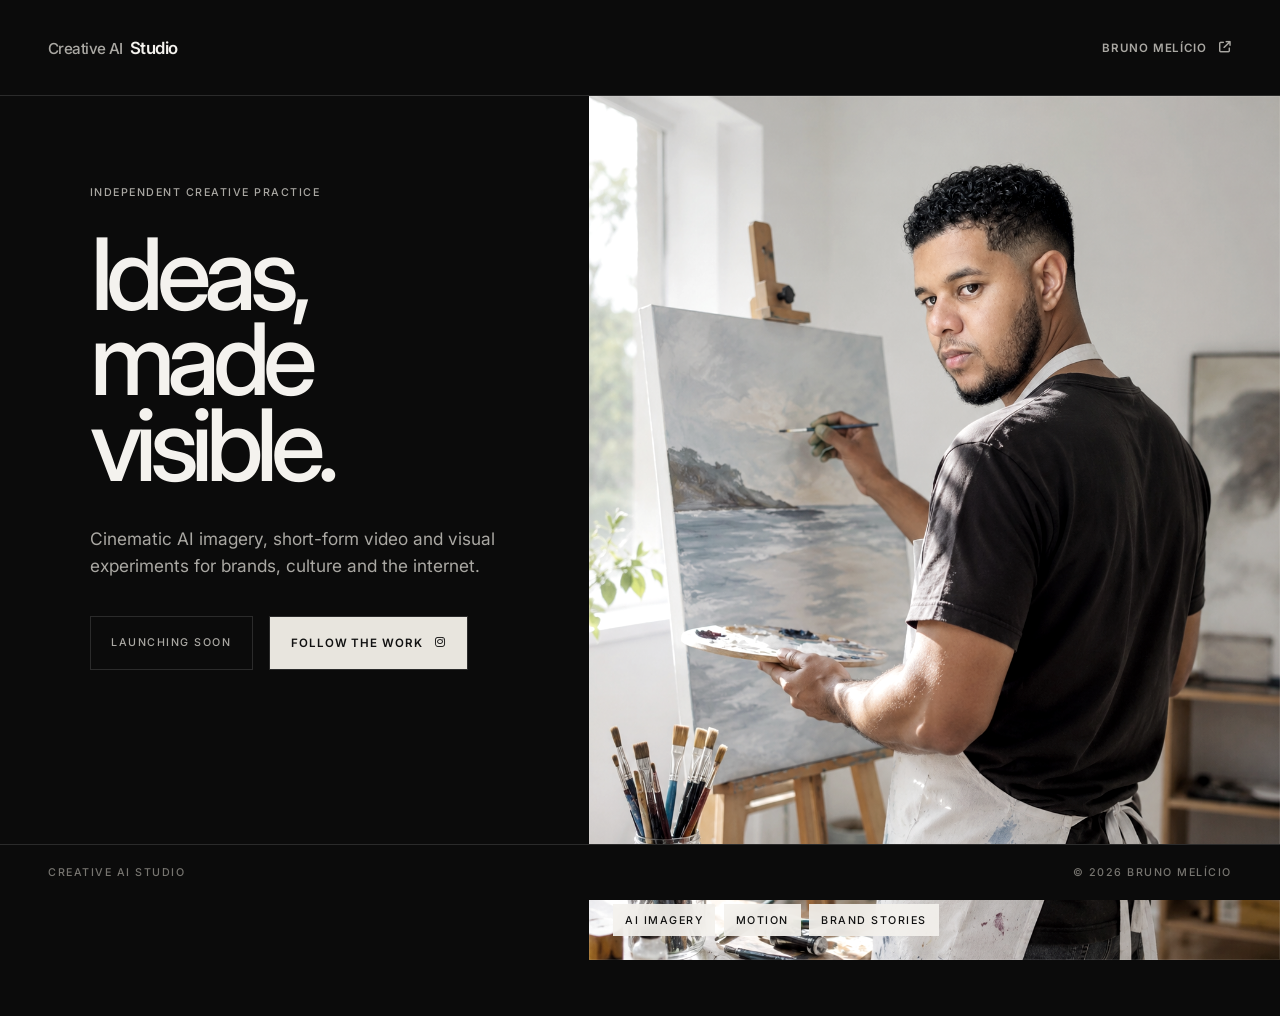
==== index.html @ 6337a1d5 "Launch Creative AI Studio landing page" ====
<!DOCTYPE html>
<html lang="en">

<head>
  <meta charset="UTF-8" />
  <meta name="viewport" content="width=device-width, initial-scale=1.0" />
  <title>Creative AI Studio — Bruno Melício</title>
  <meta name="description"
    content="Creative AI Studio by Bruno Melício. Cinematic AI imagery, short-form video and visual experiments. Launching soon." />
  <meta name="theme-color" content="#0b0b0b" />
  <meta property="og:title" content="Creative AI Studio — Bruno Melício" />
  <meta property="og:description" content="Ideas, made visible. Creative AI imagery, motion and brand stories." />
  <meta property="og:type" content="website" />
  <meta property="og:url" content="https://studio.brunomelicio.com/" />
  <meta property="og:image" content="https://studio.brunomelicio.com/assets/artist.png" />
  <link rel="canonical" href="https://studio.brunomelicio.com/" />
  <link rel="preconnect" href="https://fonts.googleapis.com" />
  <link rel="preconnect" href="https://fonts.gstatic.com" crossorigin />
  <link href="https://fonts.googleapis.com/css2?family=Inter:wght@400;500;600&display=swap" rel="stylesheet" />
  <link rel="stylesheet" href="https://cdnjs.cloudflare.com/ajax/libs/font-awesome/6.7.2/css/all.min.css" />
  <link rel="stylesheet" href="assets/studio.css?v=1.0" />
</head>

<body>
  <a class="skip-link" href="#studio-main">Skip to content</a>

  <header class="studio-header">
    <a class="studio-wordmark" href="./" aria-label="Creative AI Studio home">
      <span>Creative AI</span>
      <strong>Studio</strong>
    </a>
    <a class="research-link" href="https://brunomelicio.com/">
      <span>Bruno Melício</span>
      <i class="fa-solid fa-arrow-up-right-from-square" aria-hidden="true"></i>
    </a>
  </header>

  <main id="studio-main" class="studio-main">
    <section class="studio-hero" aria-labelledby="studio-title">
      <div class="studio-copy">
        <p class="studio-kicker">Independent creative practice</p>
        <h1 id="studio-title">Ideas,<br />made visible.</h1>
        <p class="studio-intro">Cinematic AI imagery, short-form video and visual experiments for brands, culture and
          the internet.</p>

        <div class="studio-actions">
          <span class="studio-status">Launching soon</span>
          <a class="instagram-link" href="https://www.instagram.com/brunomelicio.ai" target="_blank"
            rel="noopener noreferrer">
            Follow the work
            <i class="fa-brands fa-instagram" aria-hidden="true"></i>
          </a>
        </div>

        <p class="studio-credit">Founded by AI researcher Bruno Melício.</p>
      </div>

      <figure class="studio-visual">
        <img src="assets/artist.png" alt="Bruno Melício working at an easel in a bright creative studio" width="1152"
          height="1536" />
        <figcaption>
          <span>AI imagery</span>
          <span>Motion</span>
          <span>Brand stories</span>
        </figcaption>
      </figure>
    </section>
  </main>

  <footer class="studio-footer">
    <span>Creative AI Studio</span>
    <span>© 2026 Bruno Melício</span>
  </footer>
</body>

</html>
---- assets/studio.css ----
:root {
  color-scheme: dark;
  --studio-bg: #0b0b0b;
  --studio-surface: #131313;
  --studio-text: #f4f2ee;
  --studio-muted: #aaa8a3;
  --studio-line: #2b2b2b;
  --studio-paper: #e8e5de;
  --studio-paper-ink: #111111;
}

* {
  box-sizing: border-box;
}

html {
  min-width: 320px;
  background: var(--studio-bg);
}

body {
  min-width: 320px;
  min-height: 100svh;
  margin: 0;
  color: var(--studio-text);
  background: var(--studio-bg);
  font-family: "Inter", -apple-system, BlinkMacSystemFont, "Segoe UI", sans-serif;
  -webkit-font-smoothing: antialiased;
}

a {
  color: inherit;
  text-decoration: none;
}

.skip-link {
  position: fixed;
  top: 0.75rem;
  left: 0.75rem;
  z-index: 20;
  padding: 0.7rem 0.9rem;
  color: var(--studio-paper-ink);
  background: var(--studio-paper);
  transform: translateY(-150%);
}

.skip-link:focus {
  transform: translateY(0);
}

.studio-header,
.studio-footer {
  position: fixed;
  z-index: 10;
  left: 0;
  width: 100%;
  display: flex;
  align-items: center;
  justify-content: space-between;
  background: var(--studio-bg);
}

.studio-header {
  top: 0;
  height: 6rem;
  padding: 0 3rem;
  border-bottom: 1px solid var(--studio-line);
}

.studio-wordmark {
  display: flex;
  align-items: baseline;
  gap: 0.45rem;
  letter-spacing: -0.035em;
}

.studio-wordmark span {
  color: var(--studio-muted);
  font-size: 0.95rem;
  font-weight: 500;
}

.studio-wordmark strong {
  font-size: 1.05rem;
  font-weight: 600;
}

.research-link,
.instagram-link {
  display: inline-flex;
  align-items: center;
  justify-content: center;
  gap: 0.75rem;
  font-size: 0.72rem;
  font-weight: 600;
  letter-spacing: 0.08em;
  text-transform: uppercase;
}

.research-link {
  color: var(--studio-muted);
  transition: color 180ms ease;
}

.research-link:hover,
.research-link:focus-visible {
  color: var(--studio-text);
}

.studio-main {
  min-height: 100svh;
  padding: 6rem 0 3.5rem;
}

.studio-hero {
  min-height: calc(100svh - 9.5rem);
  display: grid;
  grid-template-columns: minmax(0, 0.92fr) minmax(30rem, 1.08fr);
}

.studio-copy {
  display: flex;
  flex-direction: column;
  justify-content: center;
  padding: clamp(3rem, 7vw, 8.5rem);
  padding-right: clamp(2.5rem, 5vw, 6rem);
}

.studio-kicker,
.studio-status,
.studio-credit,
.studio-visual figcaption,
.studio-footer {
  font-size: 0.67rem;
  font-weight: 500;
  letter-spacing: 0.14em;
  text-transform: uppercase;
}

.studio-kicker {
  margin: 0 0 2rem;
  color: var(--studio-muted);
}

.studio-copy h1 {
  max-width: 9ch;
  margin: 0;
  font-size: clamp(4.2rem, 7.8vw, 8.8rem);
  font-weight: 500;
  line-height: 0.86;
  letter-spacing: -0.075em;
}

.studio-intro {
  max-width: 34rem;
  margin: clamp(2.3rem, 4vh, 4rem) 0 0;
  color: var(--studio-muted);
  font-size: clamp(1rem, 1.35vw, 1.25rem);
  line-height: 1.58;
}

.studio-actions {
  display: flex;
  align-items: center;
  gap: 1rem;
  margin-top: clamp(2rem, 4vh, 3.5rem);
}

.studio-status,
.instagram-link {
  min-height: 3.4rem;
  padding: 0 1.3rem;
  border: 1px solid var(--studio-line);
}

.studio-status {
  display: inline-flex;
  align-items: center;
  color: var(--studio-muted);
}

.instagram-link {
  color: var(--studio-paper-ink);
  background: var(--studio-paper);
  transition: background 180ms ease, transform 180ms ease;
}

.instagram-link:hover,
.instagram-link:focus-visible {
  background: #ffffff;
  transform: translateY(-2px);
}

.studio-credit {
  margin: auto 0 0;
  padding-top: 2.5rem;
  color: #777570;
}

.studio-visual {
  position: relative;
  min-width: 0;
  min-height: 0;
  margin: 0;
  overflow: hidden;
  background: var(--studio-surface);
}

.studio-visual::after {
  position: absolute;
  inset: 0;
  content: "";
  border: 1px solid rgba(255, 255, 255, 0.09);
  pointer-events: none;
}

.studio-visual img {
  width: 100%;
  height: 100%;
  display: block;
  object-fit: cover;
  object-position: center 38%;
  filter: saturate(0.8) contrast(1.04);
}

.studio-visual figcaption {
  position: absolute;
  right: 1.5rem;
  bottom: 1.5rem;
  left: 1.5rem;
  display: flex;
  flex-wrap: wrap;
  gap: 0.55rem;
  color: var(--studio-paper-ink);
}

.studio-visual figcaption span {
  padding: 0.6rem 0.75rem;
  background: rgba(244, 242, 238, 0.9);
  backdrop-filter: blur(10px);
}

.studio-footer {
  bottom: 0;
  height: 3.5rem;
  padding: 0 3rem;
  color: #777570;
  border-top: 1px solid var(--studio-line);
}

@media (max-width: 980px) {
  .studio-header {
    height: 5rem;
    padding: 0 1.5rem;
  }

  .studio-main {
    padding: 5rem 0 0;
  }

  .studio-hero {
    min-height: auto;
    grid-template-columns: 1fr;
  }

  .studio-copy {
    min-height: min(42rem, calc(100svh - 5rem));
    padding: 4.25rem 1.5rem 3.5rem;
  }

  .studio-copy h1 {
    font-size: clamp(4rem, 15vw, 7rem);
  }

  .studio-credit {
    margin-top: 3.5rem;
  }

  .studio-visual {
    min-height: min(78rem, 132vw);
  }

  .studio-footer {
    position: static;
    height: auto;
    min-height: 4rem;
    padding: 1.2rem 1.5rem;
  }
}

@media (max-width: 560px) {
  .studio-wordmark {
    display: block;
    line-height: 1.08;
  }

  .studio-wordmark span,
  .studio-wordmark strong {
    display: block;
  }

  .research-link span {
    position: absolute;
    width: 1px;
    height: 1px;
    overflow: hidden;
    clip: rect(0 0 0 0);
  }

  .studio-copy {
    min-height: auto;
    padding-top: 4.5rem;
  }

  .studio-copy h1 {
    font-size: clamp(4rem, 20vw, 6.2rem);
  }

  .studio-actions {
    align-items: stretch;
    flex-direction: column;
  }

  .studio-status,
  .instagram-link {
    width: 100%;
  }

  .studio-visual {
    min-height: 135vw;
  }

  .studio-visual figcaption {
    right: 1rem;
    bottom: 1rem;
    left: 1rem;
  }

  .studio-footer {
    align-items: flex-start;
    flex-direction: column;
    gap: 0.35rem;
  }
}

@media (prefers-reduced-motion: reduce) {
  *,
  *::before,
  *::after {
    scroll-behavior: auto !important;
    transition-duration: 0.01ms !important;
  }
}
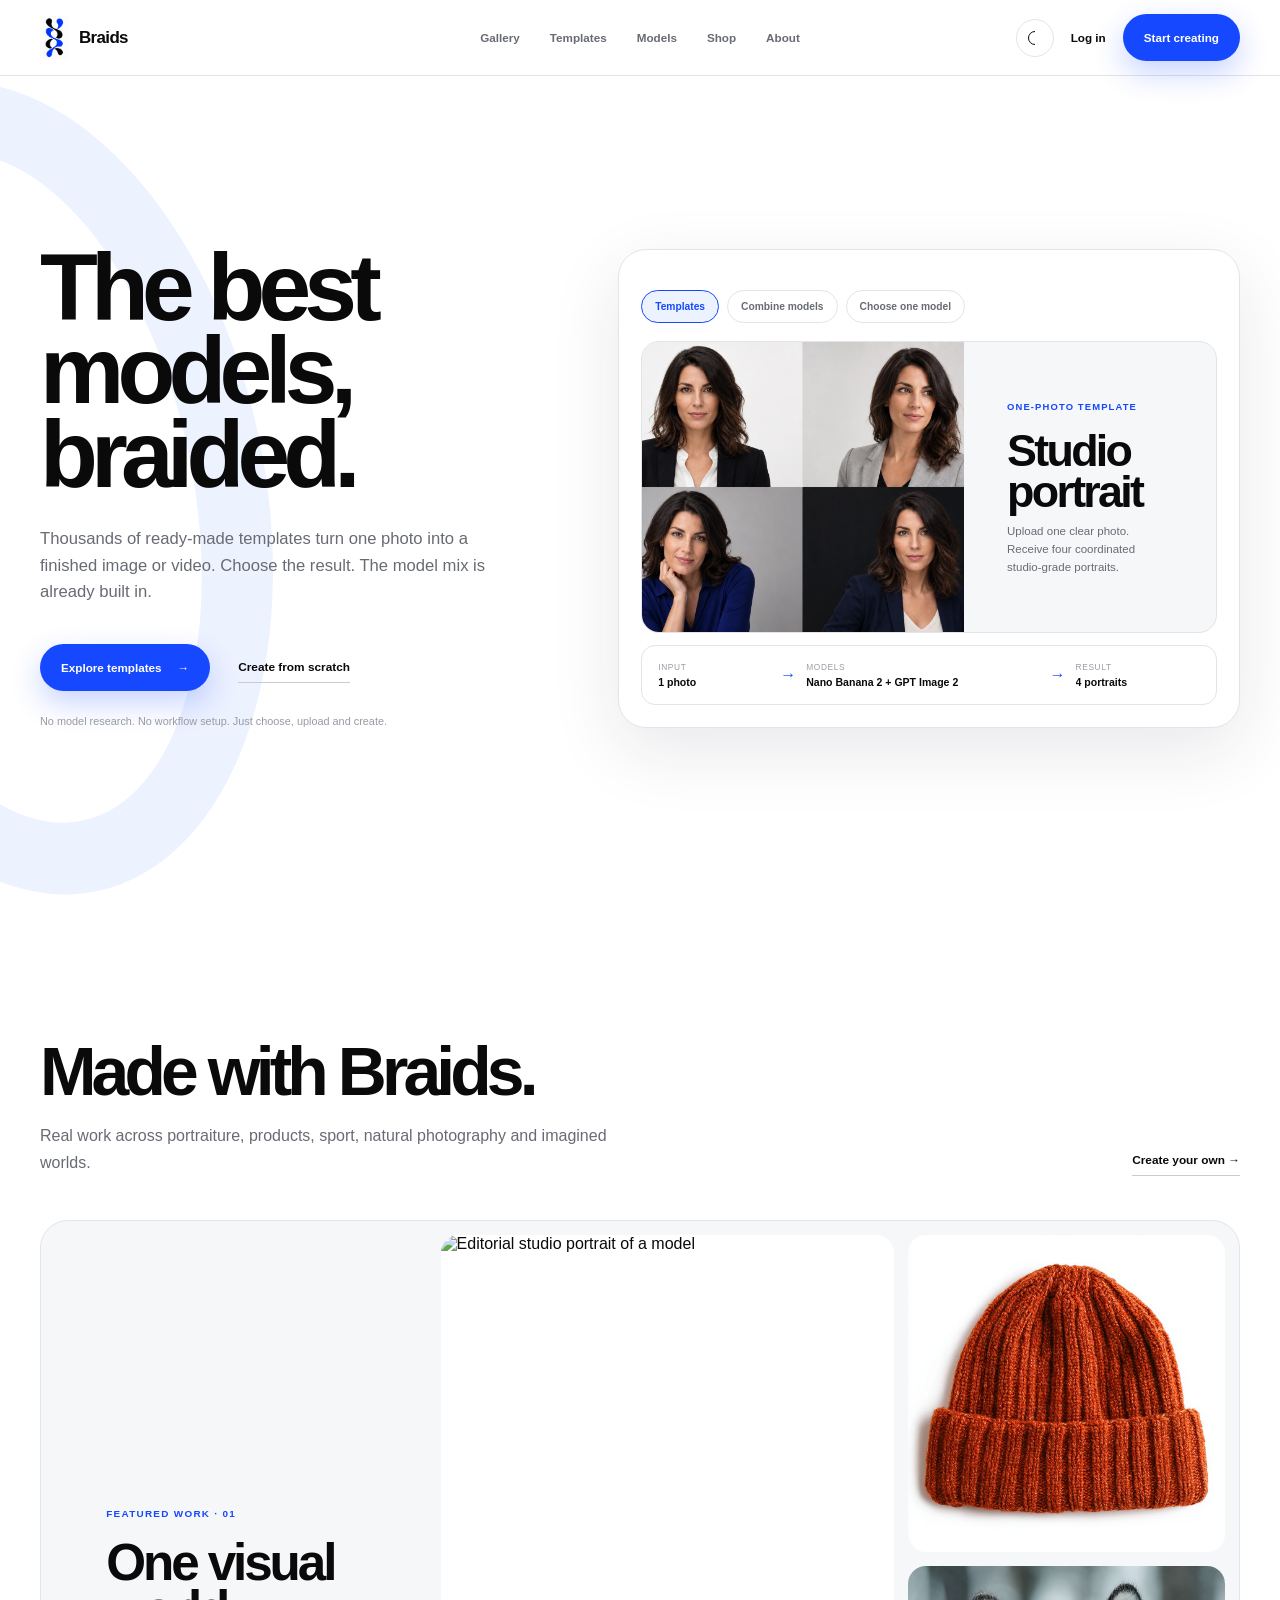
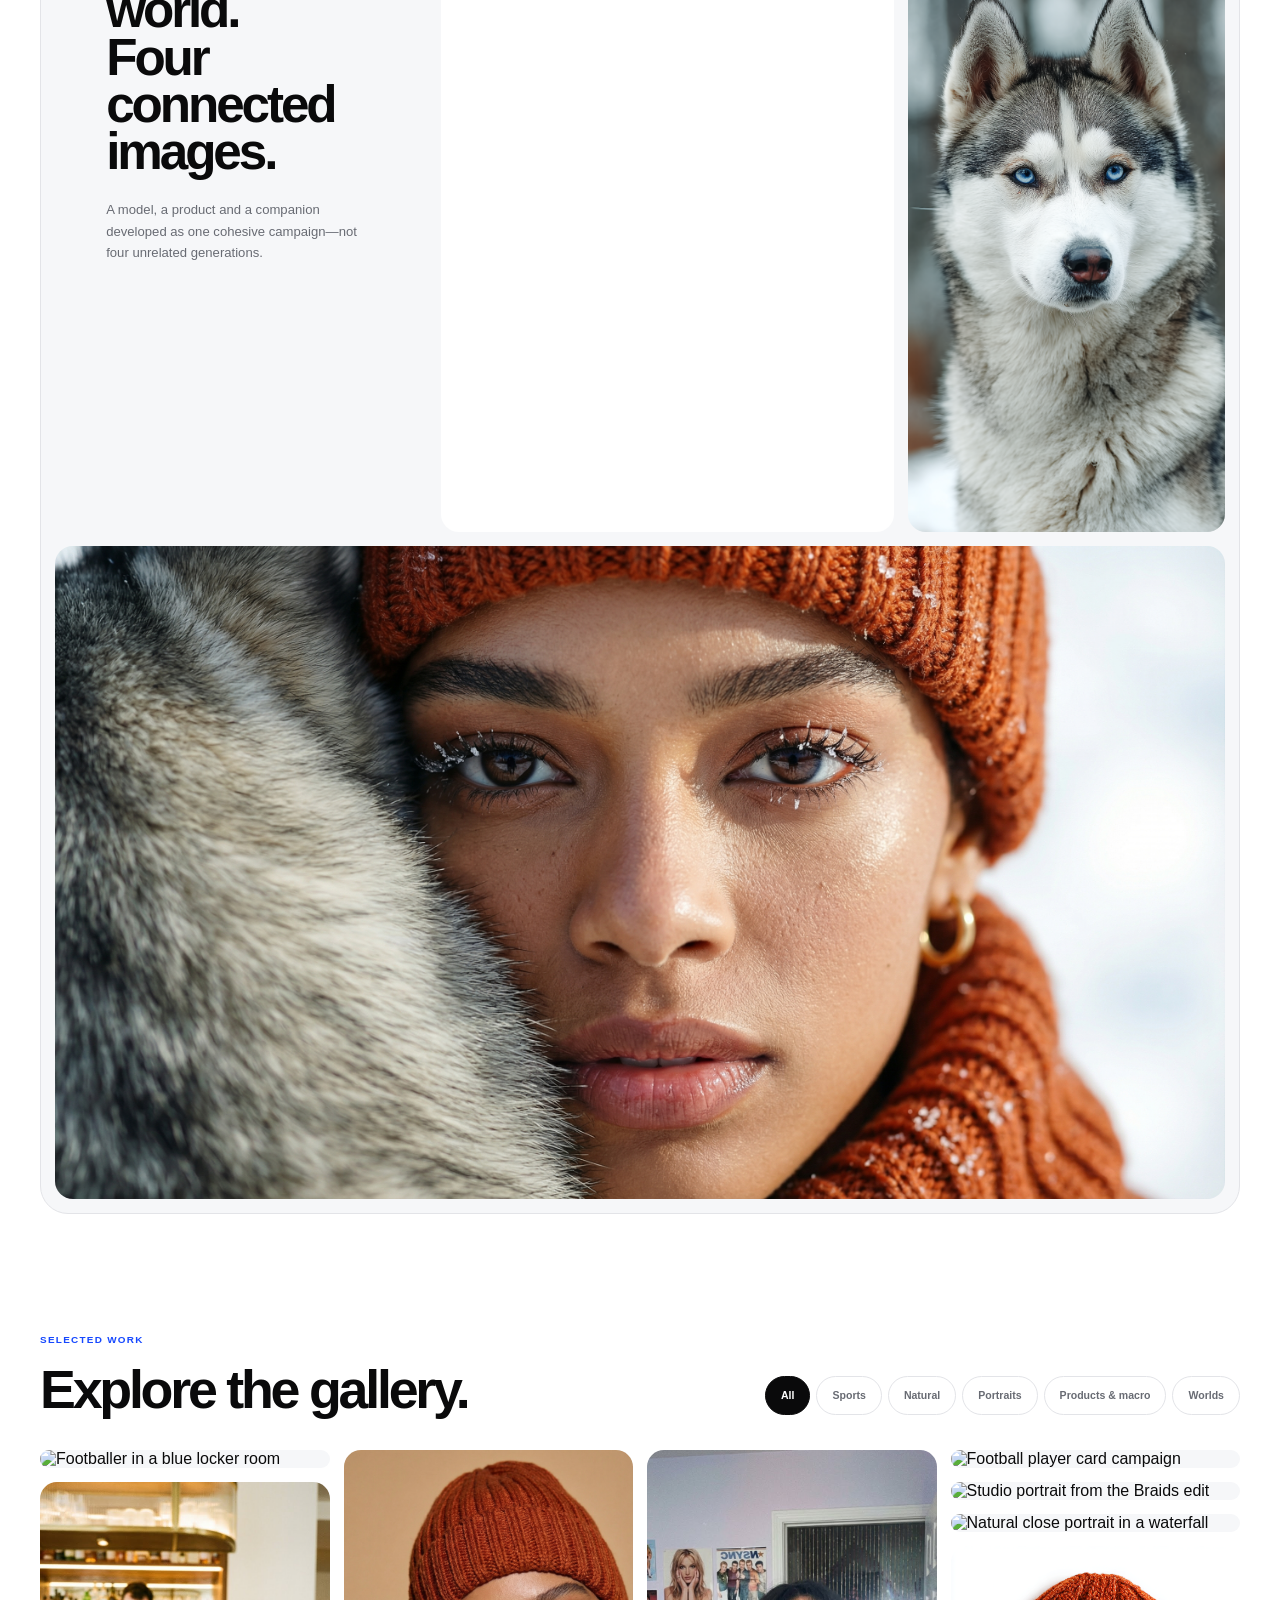
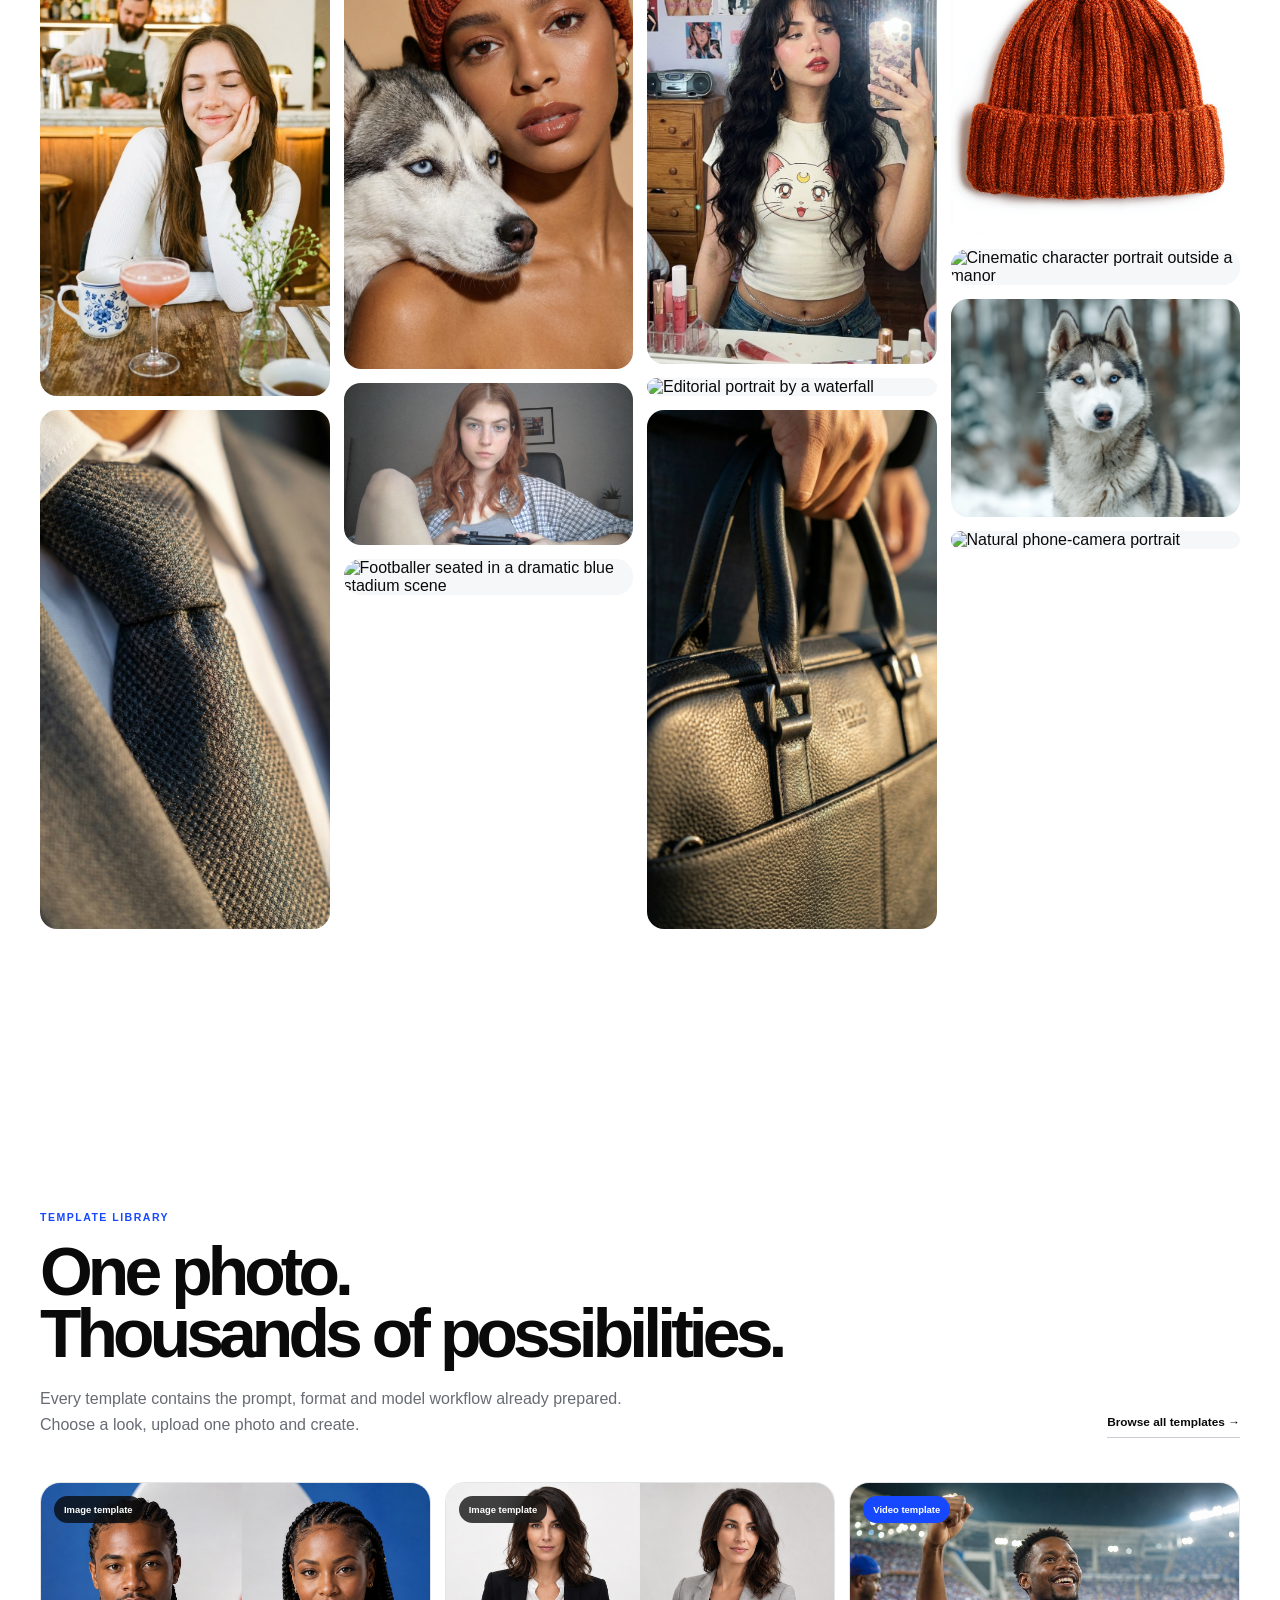
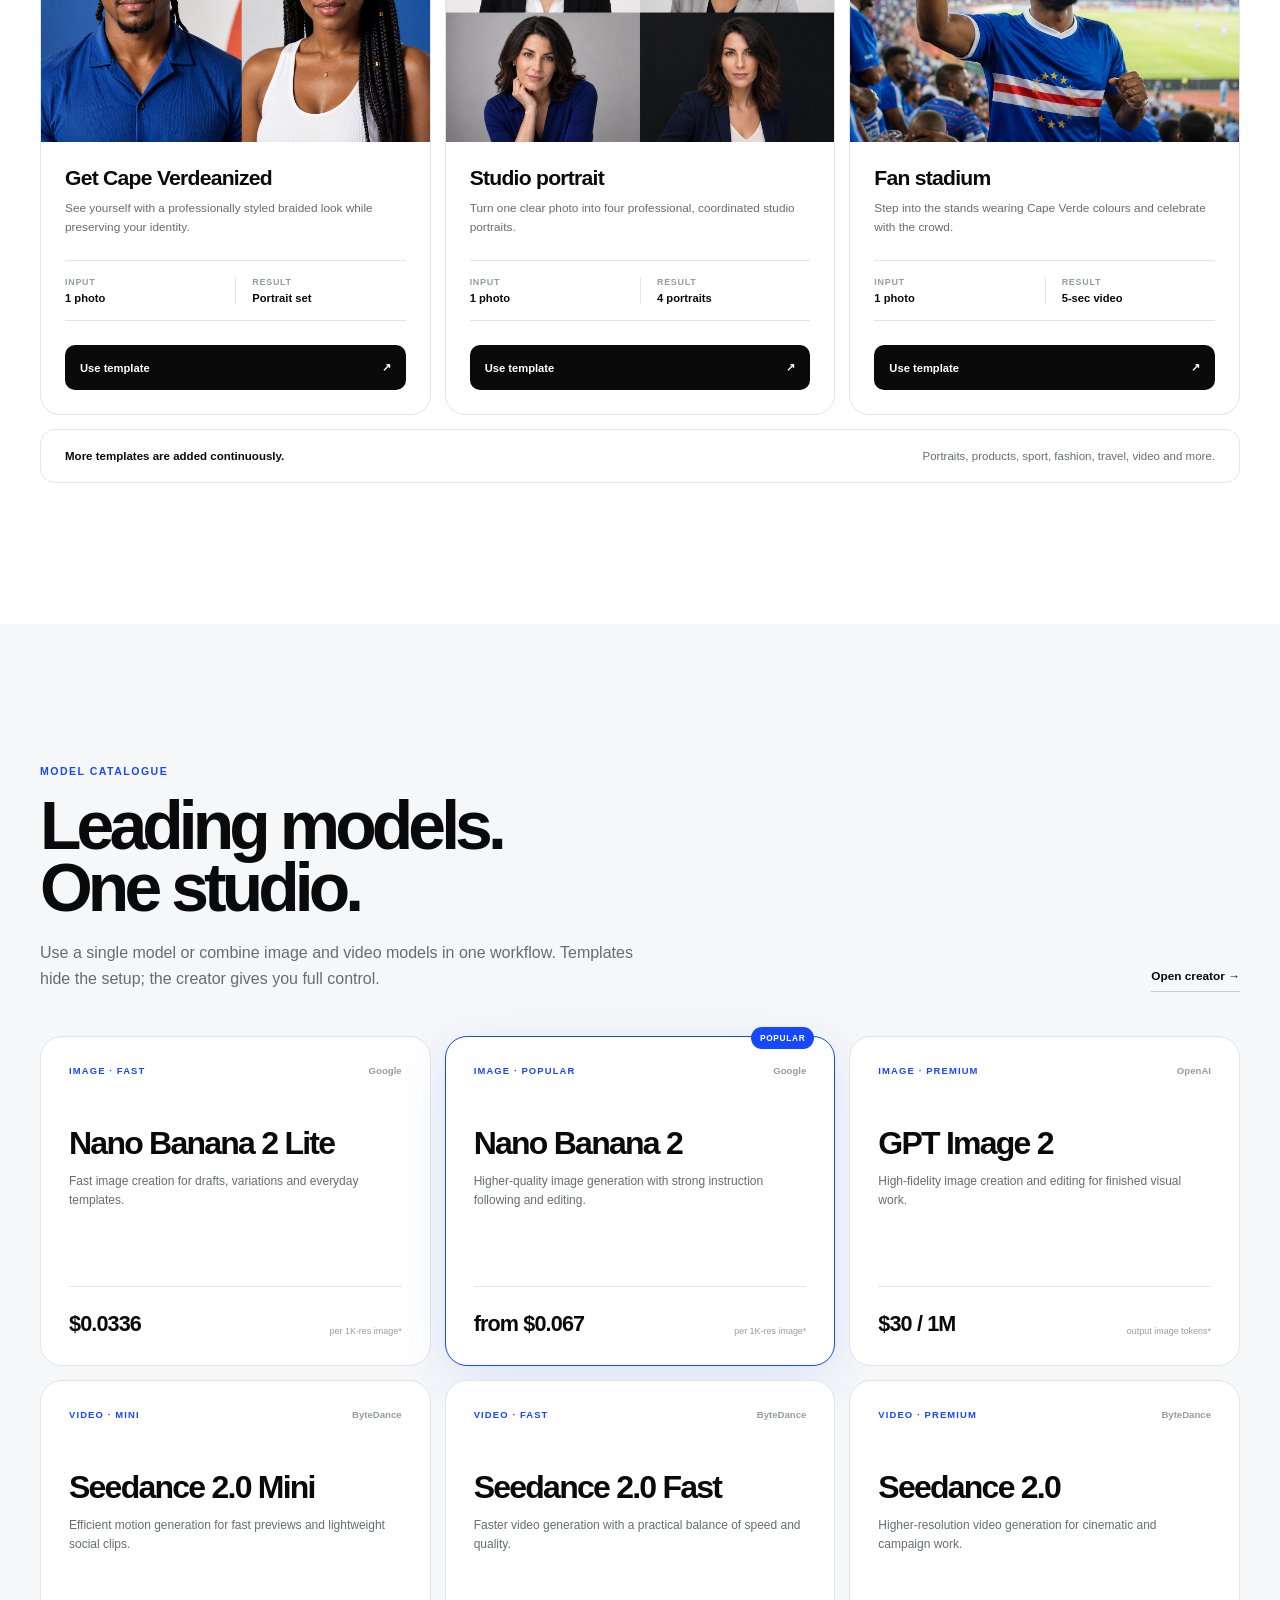
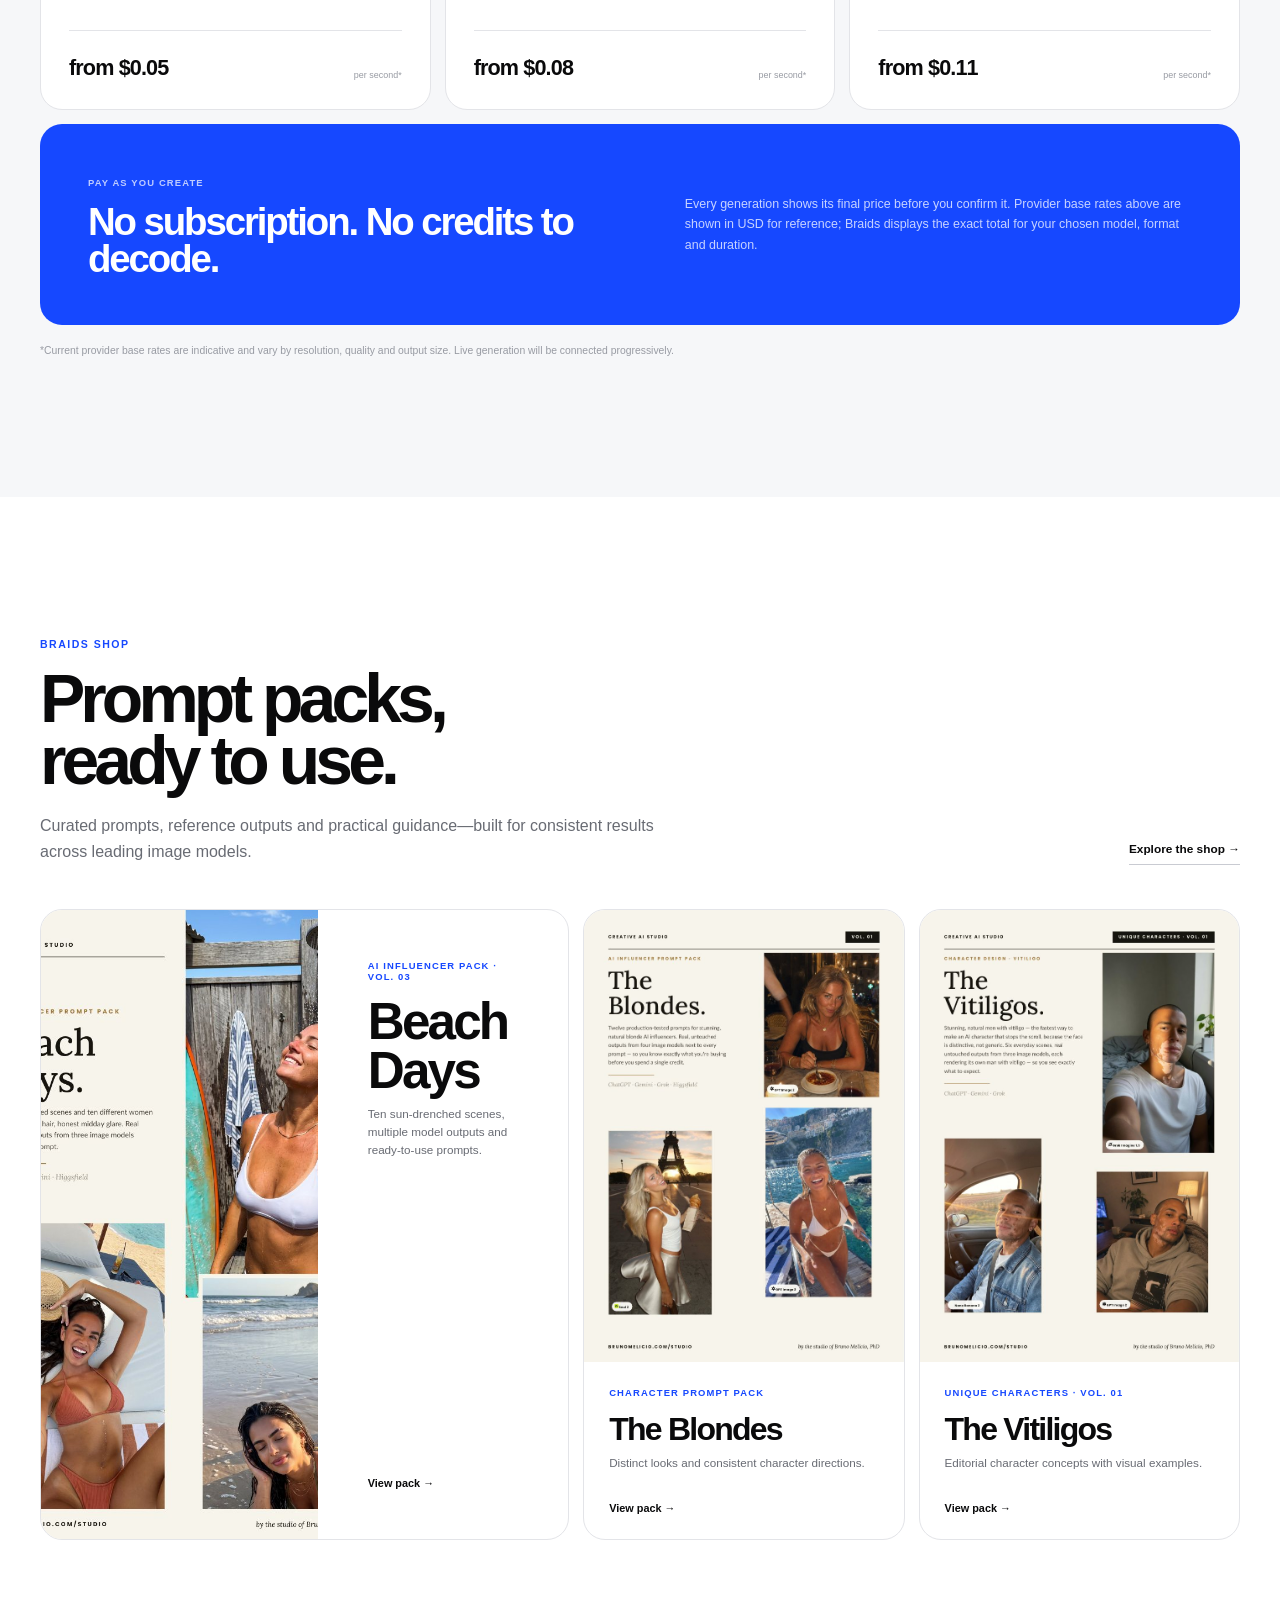
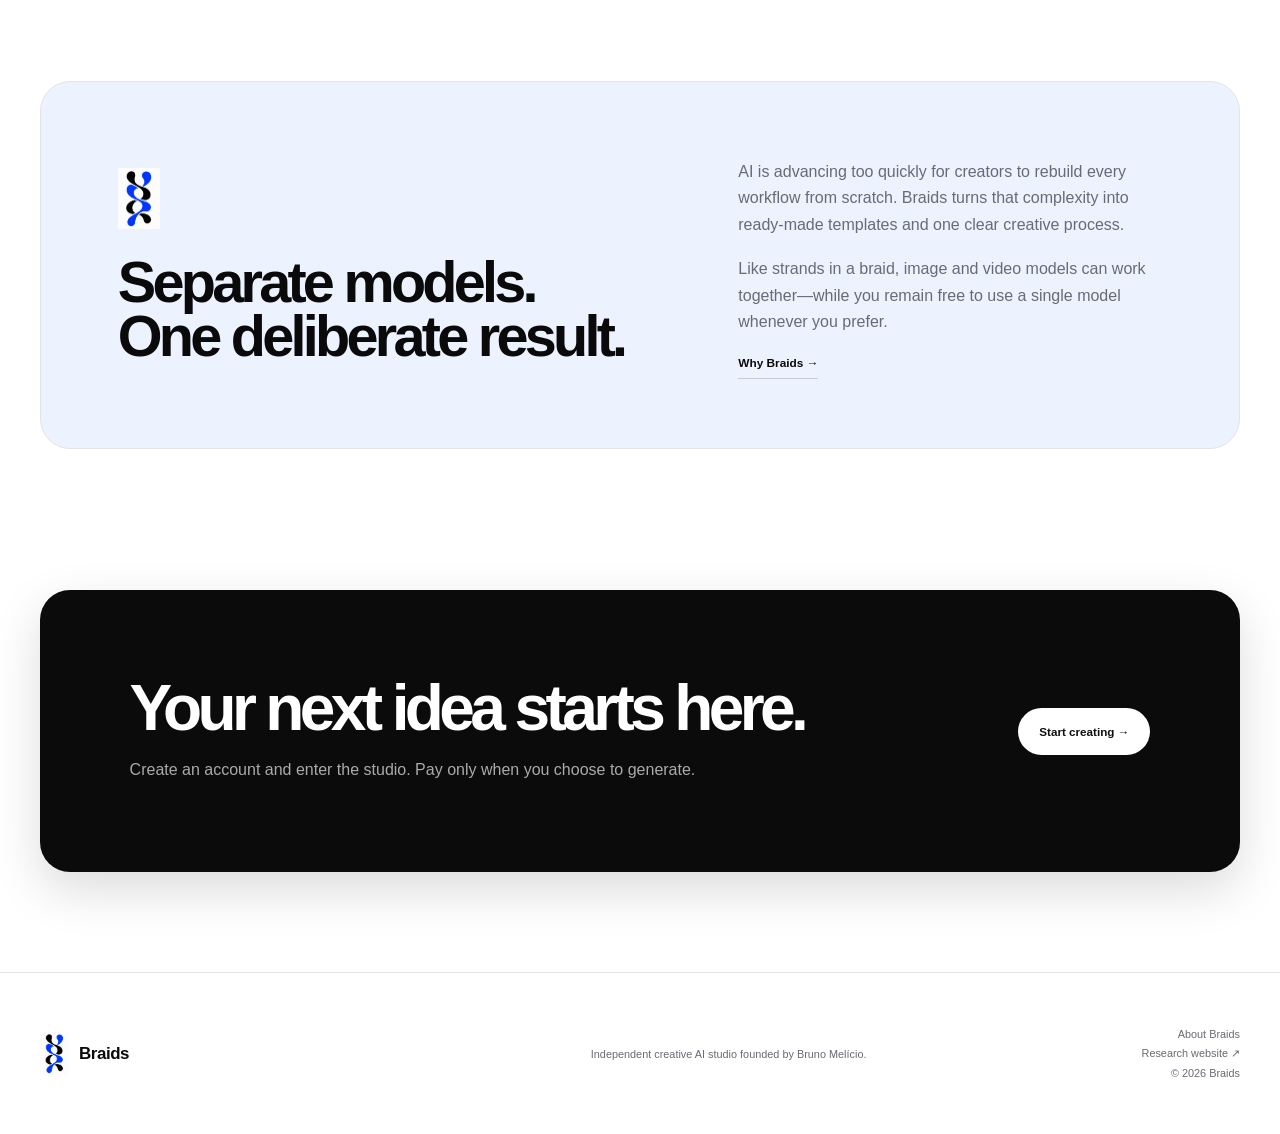
==== commit 68fd5059: "Deploy Braids to studio subdomain" ====
--- a/index.html
+++ b/index.html
@@ -1,76 +1,123 @@
 <!DOCTYPE html>
-<html lang="en">
-
+<html lang="en" data-theme="light">
 <head>
   <meta charset="UTF-8" />
   <meta name="viewport" content="width=device-width, initial-scale=1.0" />
-  <title>Creative AI Studio — Bruno Melício</title>
-  <meta name="description"
-    content="Creative AI Studio by Bruno Melício. Cinematic AI imagery, short-form video and visual experiments. Launching soon." />
-  <meta name="theme-color" content="#0b0b0b" />
-  <meta property="og:title" content="Creative AI Studio — Bruno Melício" />
-  <meta property="og:description" content="Ideas, made visible. Creative AI imagery, motion and brand stories." />
-  <meta property="og:type" content="website" />
-  <meta property="og:url" content="https://studio.brunomelicio.com/" />
-  <meta property="og:image" content="https://studio.brunomelicio.com/assets/artist.png" />
-  <link rel="canonical" href="https://studio.brunomelicio.com/" />
-  <link rel="preconnect" href="https://fonts.googleapis.com" />
-  <link rel="preconnect" href="https://fonts.gstatic.com" crossorigin />
-  <link href="https://fonts.googleapis.com/css2?family=Inter:wght@400;500;600&display=swap" rel="stylesheet" />
-  <link rel="stylesheet" href="https://cdnjs.cloudflare.com/ajax/libs/font-awesome/6.7.2/css/all.min.css" />
-  <link rel="stylesheet" href="assets/studio.css?v=1.0" />
+  <meta name="description" content="Braids is a template-first AI studio for creating with leading image and video models." />
+  <title>Braids — AI creative studio</title>
+  <link rel="stylesheet" href="assets/studio.css" />
+  <script>document.documentElement.dataset.theme = localStorage.getItem('studio-theme') || 'light';</script>
 </head>
-
-<body>
-  <a class="skip-link" href="#studio-main">Skip to content</a>
-
-  <header class="studio-header">
-    <a class="studio-wordmark" href="./" aria-label="Creative AI Studio home">
-      <span>Creative AI</span>
-      <strong>Studio</strong>
-    </a>
-    <a class="research-link" href="https://brunomelicio.com/">
-      <span>Bruno Melício</span>
-      <i class="fa-solid fa-arrow-up-right-from-square" aria-hidden="true"></i>
-    </a>
+<body data-page="home">
+  <header class="site-header">
+    <a class="brand" href="index.html" aria-label="Braids home"><span class="brand-logo theme-logo" aria-hidden="true"><img class="theme-logo-light" src="assets/images/logo_light.png" alt="" /><img class="theme-logo-dark" src="assets/images/logo_dark.png" alt="" /></span><span>Braids</span></a>
+    <button class="nav-toggle" type="button" aria-label="Open navigation" aria-expanded="false"><span></span><span></span></button>
+    <nav class="site-nav" aria-label="Primary navigation">
+      <a href="#gallery">Gallery</a><a href="#templates">Templates</a><a href="#models">Models</a><a href="#shop">Shop</a><a href="about.html">About</a>
+    </nav>
+    <div class="header-actions">
+      <button class="theme-toggle" type="button" aria-label="Switch theme"><span></span></button>
+      <a class="login-link" href="login.html" data-auth-link>Log in</a>
+      <a class="button button-primary" href="create.html">Start creating</a>
+    </div>
   </header>
 
-  <main id="studio-main" class="studio-main">
-    <section class="studio-hero" aria-labelledby="studio-title">
-      <div class="studio-copy">
-        <p class="studio-kicker">Independent creative practice</p>
-        <h1 id="studio-title">Ideas,<br />made visible.</h1>
-        <p class="studio-intro">Cinematic AI imagery, short-form video and visual experiments for brands, culture and
-          the internet.</p>
+  <main>
+    <section class="landing-hero section-shell">
+      <div class="hero-copy">
+        <h1>The best models,<br />braided.</h1>
+        <p>Thousands of ready-made templates turn one photo into a finished image or video. Choose the result. The model mix is already built in.</p>
+        <div class="hero-actions"><a class="button button-primary" href="#templates">Explore templates <span>→</span></a><a class="text-link" href="create.html">Create from scratch</a></div>
+        <p class="hero-note">No model research. No workflow setup. Just choose, upload and create.</p>
+      </div>
+      <div class="hero-studio-card" aria-label="Braids creator preview">
+        <div class="braid-mode-row" aria-label="Creation choices"><span class="is-selected">Templates</span><span>Combine models</span><span>Choose one model</span></div>
+        <div class="hero-template-card">
+          <figure><img src="assets/images/template-studio-portrait.jpg" alt="Professional studio portrait template preview" /></figure>
+          <div class="hero-template-copy"><span>One-photo template</span><h2>Studio portrait</h2><p>Upload one clear photo. Receive four coordinated studio-grade portraits.</p></div>
+        </div>
+        <div class="hero-template-footer"><div><small>Input</small><strong>1 photo</strong></div><i>→</i><div><small>Models</small><strong>Nano Banana 2 + GPT Image 2</strong></div><i>→</i><div><small>Result</small><strong>4 portraits</strong></div></div>
+      </div>
+    </section>
 
-        <div class="studio-actions">
-          <span class="studio-status">Launching soon</span>
-          <a class="instagram-link" href="https://www.instagram.com/brunomelicio.ai" target="_blank"
-            rel="noopener noreferrer">
-            Follow the work
-            <i class="fa-brands fa-instagram" aria-hidden="true"></i>
-          </a>
-        </div>
+    <section class="gallery-section section-shell" id="gallery">
+      <div class="section-heading heading-row"><div><h2>Made with Braids.</h2><p>Real work across portraiture, products, sport, natural photography and imagined worlds.</p></div><a class="text-link" href="create.html">Create your own →</a></div>
 
-        <p class="studio-credit">Founded by AI researcher Bruno Melício.</p>
+      <div class="gallery-feature" aria-labelledby="featured-gallery-title">
+        <div class="gallery-feature-copy"><span>Featured work · 01</span><h3 id="featured-gallery-title">One visual world.<br />Four connected images.</h3><p>A model, a product and a companion developed as one cohesive campaign—not four unrelated generations.</p></div>
+        <figure class="feature-model"><img src="assets/gallery/showcase_1/model.png" alt="Editorial studio portrait of a model" loading="lazy" /></figure>
+        <div class="feature-stack"><figure><img src="assets/gallery/showcase_1/product.png" alt="Orange knitted hat product photograph" loading="lazy" /></figure><figure><img src="assets/gallery/showcase_1/companion.png" alt="Portrait of a husky companion" loading="lazy" /></figure></div>
+        <figure class="feature-wide"><img src="assets/gallery/showcase_1/_meta__2k_202601090815.jpeg" alt="Close editorial crop of a model and husky" loading="lazy" /></figure>
       </div>
 
-      <figure class="studio-visual">
-        <img src="assets/artist.png" alt="Bruno Melício working at an easel in a bright creative studio" width="1152"
-          height="1536" />
-        <figcaption>
-          <span>AI imagery</span>
-          <span>Motion</span>
-          <span>Brand stories</span>
-        </figcaption>
-      </figure>
+      <div class="gallery-browser">
+        <div class="gallery-browser-head"><div><span>Selected work</span><h3>Explore the gallery.</h3></div><div class="gallery-filters" aria-label="Filter gallery"><button class="is-active" type="button" data-gallery-filter="all">All</button><button type="button" data-gallery-filter="sports">Sports</button><button type="button" data-gallery-filter="natural">Natural</button><button type="button" data-gallery-filter="portraits">Portraits</button><button type="button" data-gallery-filter="products">Products & macro</button><button type="button" data-gallery-filter="worlds">Worlds</button></div></div>
+        <div class="art-gallery" data-art-gallery>
+          <figure class="art-piece" data-gallery-category="sports"><img src="assets/gallery/hf_20260116_224541_e2fb4b3b-4db7-464f-baa3-d66c23528308.png" alt="Footballer in a blue locker room" loading="lazy" /><figcaption>Locker room · Sports</figcaption></figure>
+          <figure class="art-piece" data-gallery-category="natural"><img src="assets/gallery/Act_as_a_202511290835.JPEG" alt="Natural lifestyle portrait in a café" loading="lazy" /><figcaption>Café light · Natural</figcaption></figure>
+          <figure class="art-piece" data-gallery-category="products"><img src="assets/gallery/A_macro_lens_2k_202602221452.JPEG" alt="Macro photograph of a black tie and suit" loading="lazy" /><figcaption>Tailoring study · Macro</figcaption></figure>
+          <figure class="art-piece" data-gallery-category="portraits"><img src="assets/gallery/showcase_1/_subject__2k_202601090759.jpeg" alt="Warm studio beauty portrait" loading="lazy" /><figcaption>Warm light · Studio</figcaption></figure>
+          <figure class="art-piece" data-gallery-category="worlds"><img src="assets/gallery/hf_20260802_083015_a49f341e-68ad-4fd4-b7cc-f44e2916aa73.png" alt="Natural gaming scene" loading="lazy" /><figcaption>Player one · Lifestyle</figcaption></figure>
+          <figure class="art-piece" data-gallery-category="sports"><img src="assets/gallery/hf_20260117_013802_ee68dd6a-1866-4ee5-a6f7-72bf71878827.png" alt="Footballer seated in a dramatic blue stadium scene" loading="lazy" /><figcaption>Match night · Sports</figcaption></figure>
+          <figure class="art-piece" data-gallery-category="natural"><img src="assets/gallery/Create_a_2000s_202511300756%20(1).JPEG" alt="Casual early-2000s style portrait" loading="lazy" /><figcaption>2000s frame · iPhone</figcaption></figure>
+          <figure class="art-piece" data-gallery-category="portraits"><img src="assets/gallery/hf_20260330_181641_6aca6da5-a6d4-40c6-940d-0fe50b79a7e4.png" alt="Editorial portrait by a waterfall" loading="lazy" /><figcaption>Waterfall · Editorial</figcaption></figure>
+          <figure class="art-piece" data-gallery-category="products"><img src="assets/gallery/A_macro_photograph_2k_202602221555.JPEG" alt="Macro leather product photograph" loading="lazy" /><figcaption>Leather study · Product</figcaption></figure>
+          <figure class="art-piece" data-gallery-category="sports"><img src="assets/gallery/hf_20260130_112516_5dee695e-bab8-4827-bb88-82b659f6817c.png" alt="Football player card campaign" loading="lazy" /><figcaption>Team of the year · Sports</figcaption></figure>
+          <figure class="art-piece" data-gallery-category="portraits"><img src="assets/gallery/showcase_1/0f40e4ef-bcc1-4652-8520-199079124c27.png" alt="Studio portrait from the Braids edit" loading="lazy" /><figcaption>The Braids edit · Portrait</figcaption></figure>
+          <figure class="art-piece" data-gallery-category="natural"><img src="assets/gallery/hf_20260330_181653_42fc1159-b6ff-4c6b-a4b2-573ffbbe1947.png" alt="Natural close portrait in a waterfall" loading="lazy" /><figcaption>Water portrait · Natural</figcaption></figure>
+          <figure class="art-piece" data-gallery-category="products"><img src="assets/gallery/showcase_1/product.png" alt="Orange knit hat product image" loading="lazy" /><figcaption>Winter orange · Product</figcaption></figure>
+          <figure class="art-piece" data-gallery-category="worlds"><img src="assets/gallery/i.PNG" alt="Cinematic character portrait outside a manor" loading="lazy" /><figcaption>The arrival · Character</figcaption></figure>
+          <figure class="art-piece" data-gallery-category="portraits"><img src="assets/gallery/showcase_1/bryanai_A_professional_and_hyperrealistic_studio_portrait_of__34578b7f-02da-4d89-bc34-10b17c0ede9d_3.png" alt="Professional studio portrait" loading="lazy" /><figcaption>Studio grade · Portrait</figcaption></figure>
+          <figure class="art-piece" data-gallery-category="portraits"><img src="assets/gallery/hf_20260802_094157_4dc4b512-288a-4315-be45-682eade1deb5.png" alt="Natural phone-camera portrait" loading="lazy" /><figcaption>After hours · iPhone</figcaption></figure>
+        </div>
+      </div>
     </section>
+
+    <section class="templates-section section-shell" id="templates">
+      <div class="section-heading heading-row"><div><span class="section-kicker">Template library</span><h2>One photo.<br />Thousands of possibilities.</h2><p>Every template contains the prompt, format and model workflow already prepared. Choose a look, upload one photo and create.</p></div><a class="text-link" href="create.html#templates">Browse all templates →</a></div>
+      <div class="template-grid homepage-template-grid">
+        <article class="template-card"><div class="template-media"><img class="template-image" src="assets/images/template-cape-verdeanized.jpg" alt="Portraits with professionally styled braids" loading="lazy" /><span class="template-kind">Image template</span></div><div class="template-content"><div><h3>Get Cape Verdeanized</h3><p>See yourself with a professionally styled braided look while preserving your identity.</p></div><dl class="template-details"><div><dt>Input</dt><dd>1 photo</dd></div><div><dt>Result</dt><dd>Portrait set</dd></div></dl><a class="template-action" href="create.html#templates">Use template <span>↗</span></a></div></article>
+        <article class="template-card"><div class="template-media"><img class="template-image" src="assets/images/template-studio-portrait.jpg" alt="Four coordinated studio portraits" loading="lazy" /><span class="template-kind">Image template</span></div><div class="template-content"><div><h3>Studio portrait</h3><p>Turn one clear photo into four professional, coordinated studio portraits.</p></div><dl class="template-details"><div><dt>Input</dt><dd>1 photo</dd></div><div><dt>Result</dt><dd>4 portraits</dd></div></dl><a class="template-action" href="create.html#templates">Use template <span>↗</span></a></div></article>
+        <article class="template-card template-card-video"><div class="template-media"><img class="template-image" src="assets/images/template-fan-stadium.jpg" alt="Cape Verde supporter celebrating in a stadium" loading="lazy" /><span class="template-kind">Video template</span></div><div class="template-content"><div><h3>Fan stadium</h3><p>Step into the stands wearing Cape Verde colours and celebrate with the crowd.</p></div><dl class="template-details"><div><dt>Input</dt><dd>1 photo</dd></div><div><dt>Result</dt><dd>5-sec video</dd></div></dl><a class="template-action" href="create.html#templates">Use template <span>↗</span></a></div></article>
+      </div>
+      <div class="template-library-note"><strong>More templates are added continuously.</strong><span>Portraits, products, sport, fashion, travel, video and more.</span></div>
+    </section>
+
+    <section class="models-section" id="models">
+      <div class="section-shell">
+        <div class="section-heading heading-row"><div><span class="section-kicker">Model catalogue</span><h2>Leading models.<br />One studio.</h2><p>Use a single model or combine image and video models in one workflow. Templates hide the setup; the creator gives you full control.</p></div><a class="text-link" href="create.html">Open creator →</a></div>
+        <div class="model-catalogue">
+          <article class="api-model-card"><div><span>Image · Fast</span><em>Google</em></div><h3>Nano Banana 2 Lite</h3><p>Fast image creation for drafts, variations and everyday templates.</p><footer><strong>$0.0336</strong><span>per 1K-res image*</span></footer></article>
+          <article class="api-model-card model-popular"><div><span>Image · Popular</span><em>Google</em></div><h3>Nano Banana 2</h3><p>Higher-quality image generation with strong instruction following and editing.</p><footer><strong>from $0.067</strong><span>per 1K-res image*</span></footer></article>
+          <article class="api-model-card"><div><span>Image · Premium</span><em>OpenAI</em></div><h3>GPT Image 2</h3><p>High-fidelity image creation and editing for finished visual work.</p><footer><strong>$30 / 1M</strong><span>output image tokens*</span></footer></article>
+          <article class="api-model-card"><div><span>Video · Mini</span><em>ByteDance</em></div><h3>Seedance 2.0 Mini</h3><p>Efficient motion generation for fast previews and lightweight social clips.</p><footer><strong>from $0.05</strong><span>per second*</span></footer></article>
+          <article class="api-model-card"><div><span>Video · Fast</span><em>ByteDance</em></div><h3>Seedance 2.0 Fast</h3><p>Faster video generation with a practical balance of speed and quality.</p><footer><strong>from $0.08</strong><span>per second*</span></footer></article>
+          <article class="api-model-card"><div><span>Video · Premium</span><em>ByteDance</em></div><h3>Seedance 2.0</h3><p>Higher-resolution video generation for cinematic and campaign work.</p><footer><strong>from $0.11</strong><span>per second*</span></footer></article>
+        </div>
+        <div class="pay-as-you-create" id="pricing"><div><span>Pay as you create</span><h3>No subscription. No credits to decode.</h3></div><p>Every generation shows its final price before you confirm it. Provider base rates above are shown in USD for reference; Braids displays the exact total for your chosen model, format and duration.</p></div>
+        <p class="preview-disclaimer">*Current provider base rates are indicative and vary by resolution, quality and output size. Live generation will be connected progressively.</p>
+      </div>
+    </section>
+
+    <section class="shop-preview section-shell" id="shop">
+      <div class="section-heading heading-row"><div><span class="section-kicker">Braids shop</span><h2>Prompt packs,<br />ready to use.</h2><p>Curated prompts, reference outputs and practical guidance—built for consistent results across leading image models.</p></div><a class="text-link" href="shop.html">Explore the shop →</a></div>
+      <div class="shop-preview-grid">
+        <a class="pack-card pack-card-featured" href="shop.html"><img src="assets/services/covers/BEACH_DAYS_Prompt_Pack.jpg" alt="Beach Days AI influencer prompt pack cover" loading="lazy" /><div><span>AI influencer pack · Vol. 03</span><h3>Beach Days</h3><p>Ten sun-drenched scenes, multiple model outputs and ready-to-use prompts.</p><strong>View pack →</strong></div></a>
+        <a class="pack-card" href="shop.html"><img src="assets/services/covers/THE_BLONDE_Prompt_Pack.jpg" alt="The Blondes prompt pack cover" loading="lazy" /><div><span>Character prompt pack</span><h3>The Blondes</h3><p>Distinct looks and consistent character directions.</p><strong>View pack →</strong></div></a>
+        <a class="pack-card" href="shop.html"><img src="assets/services/covers/UNIQUE_CHARACTERS_Vol1_The_Vitiligos.jpg" alt="Unique Characters prompt pack cover" loading="lazy" /><div><span>Unique Characters · Vol. 01</span><h3>The Vitiligos</h3><p>Editorial character concepts with visual examples.</p><strong>View pack →</strong></div></a>
+      </div>
+    </section>
+
+    <section class="about-teaser section-shell">
+      <div><span class="braids-mini-mark theme-logo" aria-hidden="true"><img class="theme-logo-light" src="assets/images/logo_light.png" alt="" /><img class="theme-logo-dark" src="assets/images/logo_dark.png" alt="" /></span><h2>Separate models.<br />One deliberate result.</h2></div>
+      <div><p>AI is advancing too quickly for creators to rebuild every workflow from scratch. Braids turns that complexity into ready-made templates and one clear creative process.</p><p>Like strands in a braid, image and video models can work together—while you remain free to use a single model whenever you prefer.</p><a class="text-link" href="about.html">Why Braids →</a></div>
+    </section>
+
+    <section class="final-cta section-shell"><div><h2>Your next idea starts here.</h2><p>Create an account and enter the studio. Pay only when you choose to generate.</p></div><a class="button button-light" href="create.html">Start creating →</a></section>
   </main>
 
-  <footer class="studio-footer">
-    <span>Creative AI Studio</span>
-    <span>© 2026 Bruno Melício</span>
-  </footer>
+  <footer class="site-footer"><a class="brand footer-brand" href="index.html"><span class="brand-logo theme-logo" aria-hidden="true"><img class="theme-logo-light" src="assets/images/logo_light.png" alt="" /><img class="theme-logo-dark" src="assets/images/logo_dark.png" alt="" /></span><span>Braids</span></a><p>Independent creative AI studio founded by Bruno Melício.</p><div><a href="about.html">About Braids</a><a href="https://www.brunomelicio.com/" target="_blank" rel="noopener">Research website ↗</a><span>© 2026 Braids</span></div></footer>
+  <script src="https://cdn.jsdelivr.net/npm/@supabase/supabase-js@2.102.0/dist/umd/supabase.min.js" defer></script>
+  <script src="assets/supabase-config.js" defer></script><script src="assets/auth.js" defer></script><script src="assets/studio.js" defer></script>
 </body>
-
 </html>
--- a/assets/studio.css
+++ b/assets/studio.css
@@ -1,353 +1,101 @@
-:root {
-  color-scheme: dark;
-  --studio-bg: #0b0b0b;
-  --studio-surface: #131313;
-  --studio-text: #f4f2ee;
-  --studio-muted: #aaa8a3;
-  --studio-line: #2b2b2b;
-  --studio-paper: #e8e5de;
-  --studio-paper-ink: #111111;
+:root{
+  color-scheme:light;--bg:#fff;--surface:#f6f7f9;--surface-2:#eef2ff;--ink:#0a0a0b;--muted:#686b73;--quiet:#989ba3;
+  --line:#e3e4e8;--line-strong:#c9cbd2;--blue:#1648ff;--blue-hover:#0d38d8;--blue-soft:#edf2ff;--danger:#b42318;--success:#18794e;
+  --header:76px;--shell:min(1420px,calc(100% - 80px));--radius:22px;--shadow:0 22px 70px rgba(25,31,55,.10);--ease:220ms cubic-bezier(.2,.75,.25,1)
 }
+html[data-theme="dark"]{
+  color-scheme:dark;--bg:#070707;--surface:#111214;--surface-2:#101938;--ink:#f7f7f8;--muted:#a5a7ae;--quiet:#73767f;
+  --line:#25262a;--line-strong:#41434a;--blue:#3f67ff;--blue-hover:#6f88ff;--blue-soft:#101938;--shadow:0 24px 80px rgba(0,0,0,.48)
+}
+*{box-sizing:border-box}html{min-width:320px;scroll-behavior:smooth}body{margin:0;background:var(--bg);color:var(--ink);font-family:-apple-system,BlinkMacSystemFont,"SF Pro Display","Segoe UI",Helvetica,Arial,sans-serif;-webkit-font-smoothing:antialiased}button,input,textarea,select{font:inherit;color:inherit}button,select{cursor:pointer}button{border:0}a{color:inherit;text-decoration:none}[hidden]{display:none!important}.section-shell{width:var(--shell);margin-inline:auto}.sr-only{position:absolute;width:1px;height:1px;padding:0;margin:-1px;overflow:hidden;clip:rect(0,0,0,0);white-space:nowrap;border:0}
 
-* {
-  box-sizing: border-box;
-}
+/* Shared header and brand */
+.site-header{height:var(--header);padding:0 max(40px,calc((100vw - 1420px)/2));position:sticky;top:0;z-index:50;display:grid;grid-template-columns:1fr auto 1fr;align-items:center;border-bottom:1px solid var(--line);background:color-mix(in srgb,var(--bg) 92%,transparent);backdrop-filter:blur(20px)}
+.brand{width:max-content;display:flex;align-items:center;gap:10px;font-weight:760;letter-spacing:-.04em}.brand img{width:38px;height:38px;border-radius:10px;object-fit:cover}.brand span{font-size:1.06rem}.site-nav{display:flex;align-items:center;gap:30px}.site-nav a,.login-link{font-size:.73rem;font-weight:650}.site-nav a{color:var(--muted);transition:color var(--ease)}.site-nav a:hover,.site-nav a.is-active{color:var(--blue)}.header-actions{justify-self:end;display:flex;align-items:center;gap:17px}.button{min-height:47px;padding:0 21px;border-radius:999px;display:inline-flex;align-items:center;justify-content:center;gap:16px;font-size:.73rem;font-weight:740;transition:transform var(--ease),box-shadow var(--ease),background var(--ease)}.button:hover{transform:translateY(-2px)}.button-primary{background:var(--blue);color:#fff;box-shadow:0 12px 30px color-mix(in srgb,var(--blue) 24%,transparent)}.button-primary:hover{background:var(--blue-hover)}.button-dark{background:var(--ink);color:var(--bg);box-shadow:0 12px 30px rgba(0,0,0,.11)}.button-light{background:#fff;color:#111}.theme-toggle{width:38px;height:38px;border:1px solid var(--line);border-radius:50%;display:grid;place-items:center;background:var(--bg)}.theme-toggle span{width:14px;height:14px;border:1.7px solid var(--ink);border-radius:50%;position:relative}.theme-toggle span:after{content:"";position:absolute;inset:-2px -2px -2px 6px;background:var(--bg);border-radius:0 12px 12px 0}html[data-theme="dark"] .theme-toggle span:after{display:none}.nav-toggle{display:none;background:transparent}.nav-toggle span{display:block;width:23px;height:1.5px;margin:5px;background:var(--ink)}.text-link{width:max-content;padding:8px 0;border-bottom:1px solid var(--line-strong);font-size:.74rem;font-weight:720;transition:color var(--ease),border-color var(--ease)}.text-link:hover{color:var(--blue);border-color:var(--blue)}
 
-html {
-  min-width: 320px;
-  background: var(--studio-bg);
-}
+/* Landing */
+.landing-hero{position:relative;min-height:calc(100vh - var(--header));padding:clamp(72px,8vw,125px) 0;display:grid;grid-template-columns:minmax(0,.88fr) minmax(500px,1.12fr);gap:clamp(50px,7vw,110px);align-items:center}.landing-hero:before{content:"";position:absolute;z-index:-1;width:360px;height:680px;left:-280px;top:50%;transform:translateY(-50%) rotate(-12deg);border:72px solid var(--blue-soft);border-radius:50%}.hero-copy h1,.section-heading h2,.final-cta h2,.creator-intro h1,.page-heading h1,.about-hero h1,.about-story h2{font-weight:710;letter-spacing:-.072em}.hero-copy h1{max-width:720px;margin:0;font-size:clamp(4.4rem,7.4vw,8.2rem);line-height:.88}.hero-copy>p{max-width:540px;margin:30px 0 0;color:var(--muted);font-size:clamp(1rem,1.3vw,1.23rem);line-height:1.6}.hero-actions{margin-top:38px;display:flex;align-items:center;gap:28px}.hero-copy .hero-note{margin-top:22px;font-size:.68rem;color:var(--quiet)}
+.hero-studio-card{padding:22px;border:1px solid var(--line);border-radius:28px;background:var(--bg);box-shadow:var(--shadow)}.hero-prompt{min-height:78px;padding:0 20px;border:1px solid var(--line);border-radius:15px;display:flex;align-items:center;justify-content:space-between;color:var(--muted);font-size:.86rem}.hero-prompt b{width:32px;height:32px;border-radius:50%;display:grid;place-items:center;background:var(--blue);color:#fff}.hero-controls{margin:20px 0 0;display:flex;align-items:center;gap:8px}.hero-controls>span{padding:11px 14px;border:1px solid var(--line);border-radius:11px;color:var(--muted);font-size:.68rem;font-weight:700}.hero-controls .is-selected{border-color:var(--blue);color:var(--blue);background:var(--blue-soft)}.hero-controls .hero-model{margin-left:auto;color:var(--ink);min-width:140px;text-align:center}.hero-price{margin:20px 0 15px;padding-top:18px;border-top:1px solid var(--line);display:flex;align-items:end;justify-content:space-between}.hero-price span{font-size:.68rem;color:var(--muted)}.hero-price strong{font-size:1.7rem;letter-spacing:-.05em}.hero-results{display:grid;grid-template-columns:repeat(4,1fr);gap:8px}.hero-results>div{aspect-ratio:.72;border-radius:13px}
+.media-tile{background-image:url("images/studio-work-sheet.png");background-repeat:no-repeat;background-size:300% 200%;background-color:#171717}.tile-1{background-position:0 0}.tile-2{background-position:50% 0}.tile-3{background-position:100% 0}.tile-4{background-position:0 100%}.tile-5{background-position:50% 100%}.tile-6{background-position:100% 100%}
+.gallery-section,.pricing-section{padding:clamp(105px,11vw,175px) 0}.section-heading{max-width:800px;margin-bottom:44px}.section-heading h2{margin:0;font-size:clamp(3.4rem,5.3vw,6.1rem);line-height:.92}.section-heading p{max-width:620px;margin:20px 0 0;color:var(--muted);line-height:1.65}.heading-row{max-width:none;display:flex;align-items:end;justify-content:space-between;gap:40px}.gallery-grid{display:grid;grid-template-columns:repeat(4,minmax(0,1fr));grid-auto-rows:280px;gap:14px}.gallery-card{position:relative;border-radius:20px;overflow:hidden;background:var(--surface)}.gallery-card.gallery-wide{grid-column:span 2}.gallery-card>div{width:100%;height:100%;transition:transform 600ms cubic-bezier(.2,.7,.25,1)}.gallery-card:hover>div{transform:scale(1.025)}.gallery-card span{position:absolute;left:14px;bottom:14px;padding:8px 11px;border-radius:999px;background:rgba(10,10,10,.72);color:#fff;backdrop-filter:blur(10px);font-size:.62rem;font-weight:700}
+.models-section{padding:clamp(105px,11vw,175px) 0;background:var(--surface)}.model-card-grid,.price-card-grid{display:grid;grid-template-columns:repeat(4,minmax(0,1fr));gap:14px}.model-card{min-height:330px;border:1px solid var(--line);border-radius:var(--radius);overflow:hidden;display:flex;flex-direction:column;background:var(--bg)}.model-swatch{height:135px;display:block;background-image:url("images/studio-work-sheet.png");background-size:300% 200%}.swatch-real{background-position:50% 0}.swatch-vision{background-position:100% 0}.swatch-video{background-position:0 0}.swatch-fast{background-position:50% 100%}.model-card div{margin-top:auto;padding:24px 24px 0}.model-card h3{margin:0 0 10px;font-size:1.28rem;letter-spacing:-.03em}.model-card p{margin:0;color:var(--muted);font-size:.78rem;line-height:1.55}.model-card em{margin:18px 24px 23px;color:var(--blue);font-size:.65rem;font-style:normal;font-weight:720}.preview-disclaimer{margin:20px 0 0;color:var(--quiet);font-size:.65rem}
+.price-card{min-height:310px;padding:28px;border:1px solid var(--line);border-radius:var(--radius);display:flex;flex-direction:column;background:var(--bg)}.price-card>span{color:var(--quiet);font-size:.68rem;font-weight:700}.price-card>strong{margin-top:28px;font-size:3rem;letter-spacing:-.06em}.price-card h3{margin:auto 0 10px;font-size:1.1rem}.price-card p{margin:0;color:var(--muted);font-size:.75rem;line-height:1.5}.price-featured{background:var(--blue);color:#fff;border-color:var(--blue)}.price-featured p,.price-featured>span{color:rgba(255,255,255,.72)}.pricing-note-card{margin-top:14px;padding:22px 28px;border:1px solid var(--line);border-radius:16px;display:flex;justify-content:space-between;gap:30px;color:var(--muted);font-size:.75rem}.pricing-note-card strong{color:var(--ink)}
+.about-teaser{margin-bottom:clamp(100px,11vw,170px);padding:clamp(45px,6vw,82px);border:1px solid var(--line);border-radius:30px;display:grid;grid-template-columns:1.1fr .9fr;gap:8vw;align-items:center;background:var(--blue-soft)}.about-teaser h2{max-width:720px;margin:25px 0 0;font-size:clamp(2.8rem,4.5vw,5.2rem);line-height:.94;letter-spacing:-.065em}.braids-mini-mark{width:58px;height:58px;display:block}.braids-mini-mark img{width:100%;height:100%;border-radius:15px}.about-teaser p{margin:0 0 18px;color:var(--muted);font-size:1rem;line-height:1.65}.accent-text{color:var(--blue)}
+.final-cta{margin-bottom:100px;padding:clamp(50px,7vw,90px);border-radius:30px;display:flex;align-items:center;justify-content:space-between;gap:60px;background:#0b0b0c;color:#fff;box-shadow:0 18px 50px rgba(0,0,0,.14)}.final-cta h2{margin:0;font-size:clamp(3rem,5vw,5.5rem);line-height:.9}.final-cta p{max-width:640px;margin:20px 0 0;color:#aaa;line-height:1.6}.site-footer{padding:55px max(40px,calc((100vw - 1420px)/2));border-top:1px solid var(--line);display:grid;grid-template-columns:1fr 1fr auto;align-items:center;gap:30px;color:var(--muted);font-size:.68rem}.site-footer p{margin:0}.site-footer>div{display:grid;gap:7px;text-align:right}.footer-brand{color:var(--ink)}
 
-body {
-  min-width: 320px;
-  min-height: 100svh;
-  margin: 0;
-  color: var(--studio-text);
-  background: var(--studio-bg);
-  font-family: "Inter", -apple-system, BlinkMacSystemFont, "Segoe UI", sans-serif;
-  -webkit-font-smoothing: antialiased;
-}
+/* Auth */
+.auth-header{position:fixed;inset:0 0 auto}.auth-layout{min-height:100vh;display:grid;grid-template-columns:1fr 1fr;padding-top:var(--header)}.auth-art{position:relative;min-height:calc(100vh - var(--header));padding:26px;background:var(--blue-soft)}.auth-art>div{height:100%;min-height:650px;border-radius:24px}.auth-art blockquote{position:absolute;left:65px;right:65px;bottom:65px;margin:0;padding:24px;border-radius:17px;background:rgba(8,8,8,.76);color:#fff;backdrop-filter:blur(12px);font-size:1.18rem;line-height:1.45}.auth-panel{display:grid;place-items:center;padding:70px}.auth-card{width:min(440px,100%)}.auth-tabs{display:grid;grid-template-columns:1fr 1fr;margin-bottom:48px;border-bottom:1px solid var(--line)}.auth-tabs button{padding:15px;background:transparent;color:var(--muted);border-bottom:2px solid transparent;font-size:.76rem;font-weight:700}.auth-tabs button.is-active{color:var(--blue);border-color:var(--blue)}.auth-card h1{margin:0;font-size:3rem;line-height:.95;letter-spacing:-.06em}.auth-card>form>p,.auth-card>p,.reset-layout .auth-card>p{margin:16px 0 30px;color:var(--muted);font-size:.82rem;line-height:1.55}.auth-card label{display:grid;gap:8px;margin:16px 0;color:var(--muted);font-size:.68rem;font-weight:700}.auth-card input:not([type="checkbox"]){width:100%;height:50px;padding:0 14px;border:1px solid var(--line);border-radius:11px;background:var(--bg);outline:0}.auth-card input:focus{border-color:var(--blue);box-shadow:0 0 0 3px color-mix(in srgb,var(--blue) 12%,transparent)}.auth-card label small{font-weight:400;color:var(--quiet)}.form-line{display:flex;align-items:center;justify-content:space-between;gap:20px}.check-label{display:flex!important;grid-template-columns:auto 1fr;align-items:center;gap:8px!important;font-weight:500!important}.link-button{padding:4px 0;background:transparent;color:var(--muted);font-size:.68rem;border-bottom:1px solid var(--line)}.auth-submit{width:100%;margin-top:12px}.auth-submit:disabled{opacity:.55;cursor:wait}.back-login{margin-top:20px}.auth-status{margin-top:18px;padding:12px 14px;border-radius:9px;background:var(--surface);font-size:.72rem;line-height:1.45}.auth-status[data-type="success"]{background:color-mix(in srgb,var(--success) 13%,var(--bg));color:var(--success)}.auth-status[data-type="error"]{background:color-mix(in srgb,var(--danger) 11%,var(--bg));color:var(--danger)}.auth-terms{margin-top:30px!important;padding-top:22px;border-top:1px solid var(--line);font-size:.64rem!important}.reset-layout{min-height:100vh;padding:130px 24px 70px;display:grid;place-items:center}.reset-layout .auth-card{padding:40px;border:1px solid var(--line);border-radius:var(--radius)}
 
-a {
-  color: inherit;
-  text-decoration: none;
-}
+/* Authenticated creator */
+.app-page{padding:75px 0 115px}.app-header .account-button{min-height:39px;padding:0 15px;border-radius:999px;background:var(--surface);border:1px solid var(--line);font-size:.68rem;font-weight:700}.account-menu{position:absolute;top:64px;right:max(40px,calc((100vw - 1420px)/2));width:230px;padding:10px;border:1px solid var(--line);border-radius:14px;background:var(--bg);box-shadow:var(--shadow)}.account-menu strong,.account-menu a,.account-menu button{width:100%;padding:10px;display:block;background:transparent;text-align:left;font-size:.7rem}.account-menu strong{overflow:hidden;text-overflow:ellipsis;color:var(--muted)}.creator-intro,.page-heading{display:flex;align-items:end;justify-content:space-between;gap:30px;margin-bottom:38px}.creator-intro h1,.page-heading h1{margin:0;font-size:clamp(3.4rem,6vw,6.6rem);line-height:.9}.creator-intro p,.page-heading p{max-width:540px;margin:18px 0 0;color:var(--muted);line-height:1.6}.preview-pill{padding:8px 11px;border:1px solid var(--line);border-radius:999px;color:var(--blue);font-size:.66rem;font-weight:700}.creator-layout{display:grid;grid-template-columns:minmax(0,1.5fr) minmax(320px,.8fr);gap:16px;align-items:start}.prompt-panel,.settings-panel{border:1px solid var(--line);border-radius:var(--radius);background:var(--bg)}.prompt-panel{overflow:hidden}.mode-switch{display:flex;margin:18px 18px 0;width:max-content;border:1px solid var(--line);border-radius:11px;overflow:hidden}.mode-switch button{min-width:120px;height:42px;background:var(--bg);color:var(--muted)}.mode-switch button.is-active{background:var(--blue-soft);color:var(--blue)}.prompt-field{padding:26px;display:grid;gap:12px}.prompt-field>span,.setting-title,.compact-settings label>span,.quantity-control>span{font-size:.7rem;font-weight:700}.prompt-field textarea{min-height:190px;padding:0;border:0;resize:vertical;background:transparent;outline:0;font-size:1rem;line-height:1.6}.prompt-tools{min-height:68px;padding:12px 18px;border-top:1px solid var(--line);display:flex;align-items:center;gap:12px}.upload-button,.upload-preview{min-height:40px;padding:0 12px;border:1px solid var(--line);border-radius:9px;display:flex;align-items:center;gap:9px;font-size:.7rem}.upload-preview{margin-left:auto}.upload-thumb{width:26px;height:26px;background-size:cover;border-radius:6px}.upload-preview button{background:transparent}.settings-panel{padding:20px}.model-options{display:grid;gap:8px;margin-top:14px}.model-option{padding:12px;border:1px solid var(--line);border-radius:10px;display:grid;grid-template-columns:auto 1fr auto;gap:10px;align-items:center}.model-option:has(input:checked){border-color:var(--blue);background:var(--blue-soft)}.model-option span{display:grid}.model-option strong{font-size:.72rem}.model-option small,.model-option em{color:var(--muted);font-size:.6rem;font-style:normal}.compact-settings{margin-top:15px;display:grid;grid-template-columns:1fr 1fr;gap:8px}.compact-settings>label,.quantity-control{padding:11px;border:1px solid var(--line);border-radius:9px;display:grid;gap:8px}.compact-settings select{width:100%;border:0;background:transparent;font-size:.68rem}.quantity-control>div{display:flex;justify-content:space-between}.quantity-control button{background:transparent}.price-summary{margin:18px 2px 12px;display:grid;gap:8px}.price-summary div{display:flex;justify-content:space-between;font-size:.68rem}.price-summary div:last-child{padding-top:8px;border-top:1px solid var(--line)}.generate-button{width:100%;height:48px;border-radius:10px;background:var(--blue);color:#fff;font-weight:700}.generate-button:disabled{opacity:.55}.pricing-copy{color:var(--quiet);font-size:.61rem;text-align:center;line-height:1.5}.app-section{margin-top:105px}.template-section{margin-top:135px}.section-kicker{display:block;margin-bottom:18px;color:var(--blue);font-size:.66rem;font-weight:780;letter-spacing:.14em;text-transform:uppercase}.template-preview-label{padding:9px 13px;border:1px solid var(--line);border-radius:999px;color:var(--muted);font-size:.64rem;font-weight:700}.template-grid{display:grid;grid-template-columns:repeat(3,minmax(0,1fr));gap:14px}.template-card{min-width:0;border:1px solid var(--line);border-radius:20px;overflow:hidden;background:var(--bg);display:flex;flex-direction:column;transition:transform var(--ease),border-color var(--ease),box-shadow var(--ease)}.template-card:hover{transform:translateY(-4px);border-color:var(--line-strong);box-shadow:var(--shadow)}.template-media{position:relative;overflow:hidden;background:var(--surface)}.template-image{width:100%;height:auto;display:block;aspect-ratio:3/2;object-fit:cover;transition:transform 600ms cubic-bezier(.2,.7,.25,1)}.template-card:hover .template-image{transform:scale(1.018)}.template-kind{position:absolute;top:13px;left:13px;padding:8px 10px;border-radius:999px;background:rgba(8,8,9,.76);color:#fff;backdrop-filter:blur(12px);font-size:.59rem;font-weight:760}.template-card-video .template-kind{background:var(--blue)}.template-content{padding:24px;display:flex;flex:1;flex-direction:column;gap:24px}.template-content h3{margin:0 0 9px;font-size:1.32rem;letter-spacing:-.035em}.template-content p{margin:0;color:var(--muted);font-size:.74rem;line-height:1.55}.template-details{margin:auto 0 0;padding:16px 0;border-top:1px solid var(--line);border-bottom:1px solid var(--line);display:grid;grid-template-columns:1fr 1fr}.template-details div+div{padding-left:16px;border-left:1px solid var(--line)}.template-details dt{margin-bottom:5px;color:var(--quiet);font-size:.56rem;font-weight:720;text-transform:uppercase;letter-spacing:.08em}.template-details dd{margin:0;font-size:.7rem;font-weight:740}.template-action{width:100%;min-height:45px;padding:0 15px;border-radius:10px;background:var(--ink);color:var(--bg);display:flex;align-items:center;justify-content:space-between;font-size:.7rem;font-weight:740;transition:background var(--ease),transform var(--ease)}.template-action:hover{transform:translateY(-1px);background:var(--blue);color:#fff}.toast{position:fixed;right:24px;bottom:24px;z-index:100;max-width:330px;padding:13px 16px;border-radius:11px;background:var(--ink);color:var(--bg);box-shadow:var(--shadow);font-size:.7rem}
 
-.skip-link {
-  position: fixed;
-  top: 0.75rem;
-  left: 0.75rem;
-  z-index: 20;
-  padding: 0.7rem 0.9rem;
-  color: var(--studio-paper-ink);
-  background: var(--studio-paper);
-  transform: translateY(-150%);
-}
+/* Library and shop */
+.library-toolbar{display:flex;justify-content:space-between;align-items:center;gap:20px;margin-bottom:24px}.filter-pills{display:flex;gap:6px}.filter-pills button{min-height:38px;padding:0 15px;border-radius:999px;background:transparent;color:var(--muted)}.filter-pills button.is-active{background:var(--blue);color:#fff}.search-field{height:40px;width:280px;padding:0 13px;border:1px solid var(--line);border-radius:10px;display:flex}.search-field input{width:100%;border:0;background:transparent;outline:0}.library-grid{display:grid;grid-template-columns:repeat(3,minmax(0,1fr));gap:30px 14px}.library-media{aspect-ratio:1.3;border-radius:16px;position:relative}.library-card>div:last-child{padding:10px 2px;display:flex;justify-content:space-between;color:var(--muted);font-size:.68rem}.card-actions{position:absolute;inset:auto 10px 10px;display:flex;gap:6px}.card-actions button{padding:8px;border-radius:7px;background:rgba(0,0,0,.72);color:#fff}.shop-heading{max-width:900px}.featured-product{display:grid;grid-template-columns:1fr 1fr;margin:45px 0 105px;border:1px solid var(--line);border-radius:var(--radius);overflow:hidden}.featured-art{min-height:500px}.featured-copy{padding:60px;display:flex;flex-direction:column;justify-content:center}.featured-copy h2{margin:0;font-size:clamp(3rem,5vw,6rem);line-height:.9;letter-spacing:-.065em}.featured-copy p,.featured-copy ul{color:var(--muted);line-height:1.6}.featured-copy>div{display:flex;align-items:center;justify-content:space-between}.featured-copy button,.product-details button{padding:13px 18px;border-radius:999px;background:var(--blue);color:#fff}.product-grid{display:grid;grid-template-columns:repeat(3,1fr);gap:14px}.product-card{border:1px solid var(--line);border-radius:18px;overflow:hidden}.product-cover{aspect-ratio:1.3;padding:24px;display:flex;flex-direction:column;justify-content:space-between;background:#101010;color:#fff}.cover-brunette{background:var(--blue)}.cover-character{background:var(--blue-soft);color:var(--ink)}.product-cover strong{font-size:2.3rem;line-height:.9}.product-details{padding:24px}.product-details>div{display:flex;justify-content:space-between}.product-details p{min-height:64px;color:var(--muted);font-size:.72rem;line-height:1.55}.product-details button{width:100%}.sample-list{border-top:1px solid var(--line)}.sample-list a{min-height:76px;display:grid;grid-template-columns:44px 1fr auto;align-items:center;border-bottom:1px solid var(--line);font-size:.7rem}.sample-list div{display:grid;gap:4px}.sample-list small{color:var(--muted)}.sample-list em{color:var(--blue);font-style:normal;font-weight:700}.samples-section,.shop-section{margin-top:95px}
 
-.skip-link:focus {
-  transform: translateY(0);
-}
+/* About */
+.about-hero{min-height:calc(90vh - var(--header));padding:clamp(80px,10vw,145px) 0;display:grid;grid-template-columns:1fr .82fr;gap:10vw;align-items:center}.about-hero h1{max-width:800px;margin:0;font-size:clamp(4.2rem,7vw,8rem);line-height:.88}.about-hero p{max-width:620px;margin:28px 0 0;color:var(--muted);font-size:1.08rem;line-height:1.7}.about-logo-stage{min-height:520px;border-radius:30px;display:grid;place-items:center;background:var(--blue-soft);overflow:hidden;position:relative}.about-logo-stage:before,.about-logo-stage:after{content:"";position:absolute;width:210px;height:390px;border:54px solid color-mix(in srgb,var(--blue) 13%,transparent);border-radius:50%;transform:rotate(25deg)}.about-logo-stage:before{left:-130px;top:-80px}.about-logo-stage:after{right:-140px;bottom:-120px}.about-lockup{z-index:1;text-align:center}.about-lockup img{width:150px;height:150px;border-radius:34px;box-shadow:var(--shadow)}.about-lockup strong{display:block;margin-top:24px;font-size:3.4rem;letter-spacing:-.07em}.about-lockup span{display:block;margin-top:4px;color:var(--muted);font-size:.78rem;letter-spacing:.2em}.about-story{padding:clamp(100px,11vw,170px) 0;border-top:1px solid var(--line);display:grid;grid-template-columns:.85fr 1.15fr;gap:10vw}.about-story h2{margin:0;font-size:clamp(3.5rem,6vw,7rem);line-height:.9}.about-story-copy{max-width:660px}.about-story-copy p{margin:0 0 24px;color:var(--muted);font-size:1.03rem;line-height:1.75}.about-principles{margin-top:45px;border-top:1px solid var(--line)}.about-principles div{padding:20px 0;border-bottom:1px solid var(--line);display:grid;grid-template-columns:40px 1fr;gap:18px}.about-principles span{color:var(--blue);font-size:.72rem;font-weight:750}.about-principles strong{font-size:1rem}.founder-card{margin-bottom:clamp(100px,11vw,170px);padding:clamp(36px,6vw,75px);border:1px solid var(--line);border-radius:30px;display:grid;grid-template-columns:1fr 1fr;gap:7vw;align-items:center;background:var(--surface)}.founder-card h2{margin:0 0 22px;font-size:clamp(3rem,5vw,5.5rem);line-height:.92;letter-spacing:-.065em}.founder-card p{margin:0 0 25px;color:var(--muted);line-height:1.7}.founder-links{display:flex;flex-wrap:wrap;gap:22px}.founder-mark{padding:45px;border-radius:24px;background:var(--bg);border:1px solid var(--line)}.founder-mark strong{display:block;font-size:1.4rem}.founder-mark p{margin:12px 0 0}.founder-mark a{display:inline-block;margin-top:26px;color:var(--blue);font-size:.75rem;font-weight:700}
 
-.studio-header,
-.studio-footer {
-  position: fixed;
-  z-index: 10;
-  left: 0;
-  width: 100%;
-  display: flex;
-  align-items: center;
-  justify-content: space-between;
-  background: var(--studio-bg);
-}
+@media(max-width:1100px){:root{--shell:calc(100% - 48px)}.site-header{padding:0 24px}.site-nav{gap:20px}.landing-hero{grid-template-columns:1fr 1fr;gap:40px}.hero-copy h1{font-size:clamp(4rem,7.5vw,6.2rem)}.gallery-grid{grid-template-columns:repeat(2,1fr)}.model-card-grid,.price-card-grid{grid-template-columns:repeat(2,1fr)}.auth-panel{padding:40px}.creator-layout{grid-template-columns:1fr}.template-grid{grid-template-columns:repeat(2,1fr)}.product-grid{grid-template-columns:repeat(2,1fr)}}
+@media(max-width:800px){:root{--header:68px;--shell:calc(100% - 30px)}.site-header{grid-template-columns:1fr auto auto;padding:0 15px}.brand img{width:34px;height:34px}.brand span{font-size:.96rem}.nav-toggle{display:block}.site-nav{position:fixed;inset:var(--header) 0 auto;display:none;padding:18px;background:var(--bg);border-bottom:1px solid var(--line);box-shadow:var(--shadow)}.site-nav.is-open{display:grid;gap:0}.site-nav a{padding:15px;border-bottom:1px solid var(--line)}.header-actions{gap:10px}.header-actions .button{display:none}.login-link{display:none}.site-header .theme-toggle{display:none}.app-header .account-button{display:block}.landing-hero{min-height:auto;padding:68px 0 90px;grid-template-columns:1fr}.landing-hero:before{display:none}.hero-copy h1{font-size:clamp(3.8rem,17vw,5.7rem)}.hero-copy>p{font-size:1rem}.hero-actions{align-items:flex-start;flex-direction:column;gap:15px}.hero-studio-card{padding:14px;border-radius:20px}.hero-prompt{min-height:64px}.hero-controls{flex-wrap:wrap}.hero-controls .hero-model{margin-left:0}.hero-results{grid-template-columns:repeat(2,1fr)}.hero-results>div{aspect-ratio:1}.gallery-section,.pricing-section,.models-section{padding:90px 0}.section-heading h2{font-size:clamp(3rem,14vw,4.4rem)}.heading-row{align-items:flex-start;flex-direction:column}.gallery-grid{grid-template-columns:1fr;grid-auto-rows:310px}.gallery-card.gallery-wide{grid-column:auto}.model-card-grid,.price-card-grid{grid-template-columns:1fr}.model-card{min-height:300px}.price-card{min-height:270px}.pricing-note-card{align-items:flex-start;flex-direction:column}.about-teaser{grid-template-columns:1fr;gap:45px;padding:38px 24px}.final-cta{margin-bottom:60px;padding:42px 25px;align-items:flex-start;flex-direction:column}.site-footer{padding:42px 20px;grid-template-columns:1fr;text-align:left}.site-footer>div{text-align:left}.auth-layout{grid-template-columns:1fr;padding-top:var(--header)}.auth-art{display:none}.auth-panel{padding:55px 20px}.auth-card h1{font-size:2.65rem}.auth-tabs{margin-bottom:40px}.creator-intro,.page-heading{align-items:flex-start;flex-direction:column}.creator-intro h1,.page-heading h1{font-size:clamp(3.4rem,16vw,5.3rem)}.app-page{padding:50px 0 90px}.preview-pill{align-self:flex-start}.mode-switch{width:calc(100% - 36px)}.mode-switch button{min-width:0;flex:1}.compact-settings{grid-template-columns:1fr}.template-grid{display:flex;overflow-x:auto;scroll-snap-type:x mandatory;padding-bottom:8px}.template-card{min-width:78vw;scroll-snap-align:start}.library-toolbar{align-items:stretch;flex-direction:column}.filter-pills{overflow-x:auto}.search-field{width:100%}.library-grid{grid-template-columns:1fr}.featured-product{grid-template-columns:1fr}.featured-art{min-height:350px}.featured-copy{padding:36px 24px}.product-grid{display:flex;overflow-x:auto}.product-card{min-width:85vw}.account-menu{right:15px}.reset-layout .auth-card{padding:28px 22px}.about-hero{min-height:auto;padding:70px 0 95px;grid-template-columns:1fr}.about-hero h1{font-size:clamp(3.8rem,17vw,5.7rem)}.about-logo-stage{min-height:390px}.about-story{padding:95px 0;grid-template-columns:1fr;gap:45px}.founder-card{grid-template-columns:1fr;padding:38px 24px}.founder-mark{padding:28px 23px}}
+@media(prefers-reduced-motion:reduce){html{scroll-behavior:auto}*,*:before,*:after{transition:none!important}}
 
-.studio-header {
-  top: 0;
-  height: 6rem;
-  padding: 0 3rem;
-  border-bottom: 1px solid var(--studio-line);
-}
+/* Theme-aware Braids logo lockups */
+.theme-logo{display:grid;place-items:center;flex:0 0 auto}
+.theme-logo>img{grid-area:1/1;width:100%;height:100%;object-fit:contain;border:0;border-radius:0;box-shadow:none}
+.theme-logo-dark{opacity:0;visibility:hidden}
+html[data-theme="dark"] .theme-logo-light{opacity:0;visibility:hidden}
+html[data-theme="dark"] .theme-logo-dark{opacity:1;visibility:visible}
+.brand-logo{width:29px;height:43px}
+.braids-mini-mark{width:42px;height:62px}
+.about-lockup .about-mark{width:126px;height:184px;margin:0 auto;filter:drop-shadow(0 18px 28px rgba(0,0,0,.14))}
+.about-lockup>span:last-child{display:block;margin-top:4px;color:var(--muted);font-size:.78rem;letter-spacing:.2em}
+@media(max-width:800px){.brand-logo{width:24px;height:36px}}
 
-.studio-wordmark {
-  display: flex;
-  align-items: baseline;
-  gap: 0.45rem;
-  letter-spacing: -0.035em;
-}
+/* Braids orchestration and art-directed gallery */
+.braid-mode-row{margin:18px 0 0;display:flex;gap:8px;flex-wrap:wrap}.braid-mode-row span{padding:10px 13px;border:1px solid var(--line);border-radius:999px;color:var(--muted);font-size:.64rem;font-weight:720}.braid-mode-row .is-selected{border-color:var(--blue);background:var(--blue-soft);color:var(--blue)}
+.recommended-braid{margin-top:18px;padding:19px;border:1px solid var(--line);border-radius:17px;background:var(--surface)}.braid-card-heading{display:flex;align-items:center;justify-content:space-between;gap:20px}.braid-card-heading span{font-size:.69rem;font-weight:760}.braid-card-heading em{color:var(--quiet);font-size:.6rem;font-style:normal}.model-chain{margin-top:17px;display:grid;grid-template-columns:1fr auto 1.25fr auto 1fr;align-items:center;gap:8px}.model-chain>div{min-width:0;padding:13px;border:1px solid var(--line);border-radius:12px;background:var(--bg)}.model-chain small{display:block;margin-bottom:4px;color:var(--quiet);font-size:.53rem;text-transform:uppercase;letter-spacing:.08em}.model-chain strong{display:block;overflow:hidden;text-overflow:ellipsis;white-space:nowrap;font-size:.69rem}.model-chain i{color:var(--blue);font-size:.8rem;font-style:normal}.braid-suggestion{margin-top:12px;padding:14px 16px;border-left:2px solid var(--blue);background:var(--blue-soft)}.braid-suggestion span{display:block;color:var(--blue);font-size:.58rem;font-weight:770;text-transform:uppercase;letter-spacing:.09em}.braid-suggestion p{margin:7px 0 0;color:var(--muted);font-size:.68rem;line-height:1.5}
 
-.studio-wordmark span {
-  color: var(--studio-muted);
-  font-size: 0.95rem;
-  font-weight: 500;
-}
+.gallery-feature{padding:14px;border:1px solid var(--line);border-radius:28px;display:grid;grid-template-columns:.82fr 1fr .7fr;grid-template-areas:"copy model stack" "wide wide wide";gap:14px;background:var(--surface)}.gallery-feature-copy{grid-area:copy;padding:clamp(25px,4vw,54px);align-self:center}.gallery-feature-copy>span,.gallery-browser-head>div>span{color:var(--blue);font-size:.62rem;font-weight:780;text-transform:uppercase;letter-spacing:.13em}.gallery-feature-copy h3,.gallery-browser-head h3{margin:18px 0 0;font-size:clamp(2.35rem,4vw,4.8rem);line-height:.92;letter-spacing:-.06em}.gallery-feature-copy p{max-width:430px;margin:24px 0 0;color:var(--muted);font-size:.82rem;line-height:1.65}.gallery-feature figure,.art-piece{margin:0}.gallery-feature img,.art-piece img{width:100%;height:auto;display:block}.feature-model{grid-area:model;border-radius:18px;overflow:hidden;background:var(--bg)}.feature-stack{grid-area:stack;display:grid;align-content:start;gap:14px}.feature-stack figure,.feature-wide{border-radius:18px;overflow:hidden;background:var(--bg)}.feature-wide{grid-area:wide}.feature-wide img{width:100%;height:auto;display:block}
+.gallery-browser{margin-top:clamp(85px,9vw,140px)}.gallery-browser-head{margin-bottom:35px;display:flex;align-items:end;justify-content:space-between;gap:50px}.gallery-browser-head h3{font-size:clamp(2.5rem,4.2vw,4.9rem)}.gallery-filters{max-width:760px;display:flex;justify-content:flex-end;gap:6px;flex-wrap:wrap}.gallery-filters button{min-height:39px;padding:0 15px;border:1px solid var(--line);border-radius:999px;background:transparent;color:var(--muted);font-size:.66rem;font-weight:700;transition:background var(--ease),color var(--ease),border-color var(--ease)}.gallery-filters button:hover{border-color:var(--line-strong);color:var(--ink)}.gallery-filters button.is-active{border-color:var(--ink);background:var(--ink);color:var(--bg)}
+.art-gallery{columns:4 250px;column-gap:14px}.art-piece{position:relative;margin:0 0 14px;break-inside:avoid;border-radius:17px;overflow:hidden;background:var(--surface)}.art-piece[hidden]{display:none}.art-piece img{transition:transform 650ms cubic-bezier(.2,.75,.25,1)}.art-piece:hover img{transform:scale(1.015)}.art-piece figcaption{position:absolute;left:11px;bottom:11px;padding:8px 10px;border-radius:999px;background:rgba(8,8,9,.72);color:#fff;backdrop-filter:blur(12px);font-size:.57rem;font-weight:710;opacity:0;transform:translateY(5px);transition:opacity var(--ease),transform var(--ease)}.art-piece:hover figcaption{opacity:1;transform:none}
 
-.studio-wordmark strong {
-  font-size: 1.05rem;
-  font-weight: 600;
-}
+.braid-path-grid{display:grid;grid-template-columns:repeat(3,minmax(0,1fr));gap:14px}.braid-path-card{min-height:420px;padding:30px;border:1px solid var(--line);border-radius:var(--radius);display:flex;flex-direction:column;background:var(--bg)}.braid-path-card>span{color:var(--blue);font-size:.61rem;font-weight:770;text-transform:uppercase;letter-spacing:.12em}.braid-path-card h3{margin:52px 0 15px;font-size:clamp(2rem,3vw,3.35rem);letter-spacing:-.055em}.braid-path-card p{margin:0;color:var(--muted);font-size:.78rem;line-height:1.6}.path-chain{margin:auto 0 24px;padding:16px;border:1px solid var(--line);border-radius:13px;display:flex;align-items:center;gap:9px;flex-wrap:wrap;background:var(--surface)}.path-chain b{font-size:.63rem}.path-chain i{color:var(--blue);font-size:.65rem;font-style:normal}.braid-path-card>a{font-size:.69rem;font-weight:740}.path-featured{border-color:var(--blue);background:var(--blue);color:#fff}.path-featured>span,.path-featured p{color:rgba(255,255,255,.72)}.assistant-line{margin:auto 0 24px;padding:16px;border:1px solid rgba(255,255,255,.24);border-radius:13px;display:flex;align-items:center;justify-content:space-between;gap:18px}.assistant-line strong,.assistant-line em{font-size:.62rem}.assistant-line em{color:rgba(255,255,255,.68);font-style:normal}.path-featured>a{color:#fff}
 
-.research-link,
-.instagram-link {
-  display: inline-flex;
-  align-items: center;
-  justify-content: center;
-  gap: 0.75rem;
-  font-size: 0.72rem;
-  font-weight: 600;
-  letter-spacing: 0.08em;
-  text-transform: uppercase;
-}
+@media(max-width:1100px){.gallery-feature{grid-template-columns:.8fr 1fr;grid-template-areas:"copy model" "stack model" "wide wide"}.feature-stack{grid-template-columns:1fr 1fr}.gallery-browser-head{align-items:flex-start;flex-direction:column}.gallery-filters{justify-content:flex-start}.braid-path-grid{grid-template-columns:1fr 1fr}.braid-path-card:last-child{grid-column:1/-1}}
+@media(max-width:800px){.model-chain{grid-template-columns:1fr}.model-chain i{transform:rotate(90deg);justify-self:center}.braid-card-heading{align-items:flex-start;flex-direction:column;gap:5px}.gallery-feature{padding:9px;grid-template-columns:1fr 1fr;grid-template-areas:"copy copy" "model stack" "wide wide"}.gallery-feature-copy{padding:30px 21px}.gallery-feature-copy h3{font-size:clamp(2.4rem,12vw,3.65rem)}.feature-stack{display:grid;grid-template-columns:1fr}.gallery-browser{margin-top:88px}.gallery-filters{width:100%;padding-bottom:5px;flex-wrap:nowrap;overflow-x:auto;scrollbar-width:none}.gallery-filters::-webkit-scrollbar{display:none}.gallery-filters button{flex:0 0 auto}.art-gallery{columns:2;column-gap:8px}.art-piece{margin-bottom:8px;border-radius:11px}.art-piece figcaption{display:none}.braid-path-grid{grid-template-columns:1fr}.braid-path-card,.braid-path-card:last-child{grid-column:auto;min-height:360px;padding:25px}.braid-path-card h3{margin-top:38px}}
 
-.research-link {
-  color: var(--studio-muted);
-  transition: color 180ms ease;
-}
+/* Template-first Braids landing */
+.hero-template-card{margin-top:18px;border:1px solid var(--line);border-radius:18px;overflow:hidden;display:grid;grid-template-columns:1.12fr .88fr;background:var(--surface)}
+.hero-template-card figure{margin:0;min-height:290px;overflow:hidden;background:var(--bg)}
+.hero-template-card img{width:100%;height:100%;display:block;object-fit:cover}
+.hero-template-copy{padding:clamp(25px,3.4vw,44px);align-self:center}
+.hero-template-copy>span,.api-model-card>div span,.pack-card>div>span,.pay-as-you-create>div>span{color:var(--blue);font-size:.59rem;font-weight:780;text-transform:uppercase;letter-spacing:.12em}
+.hero-template-copy h2{margin:16px 0 11px;font-size:clamp(2rem,3.5vw,3.7rem);line-height:.92;letter-spacing:-.06em}
+.hero-template-copy p{margin:0;color:var(--muted);font-size:.72rem;line-height:1.55}
+.hero-template-footer{margin-top:12px;padding:16px;border:1px solid var(--line);border-radius:14px;display:grid;grid-template-columns:.72fr auto 1.5fr auto .8fr;align-items:center;gap:10px;background:var(--bg)}
+.hero-template-footer div{min-width:0}.hero-template-footer small{display:block;margin-bottom:4px;color:var(--quiet);font-size:.52rem;text-transform:uppercase;letter-spacing:.08em}.hero-template-footer strong{display:block;overflow:hidden;text-overflow:ellipsis;white-space:nowrap;font-size:.66rem}.hero-template-footer i{color:var(--blue);font-style:normal}
 
-.research-link:hover,
-.research-link:focus-visible {
-  color: var(--studio-text);
-}
+.templates-section,.shop-preview{padding:clamp(105px,11vw,175px) 0}
+.template-library-note{margin-top:14px;padding:20px 24px;border:1px solid var(--line);border-radius:15px;display:flex;align-items:center;justify-content:space-between;gap:25px;color:var(--muted);font-size:.72rem}.template-library-note strong{color:var(--ink)}
 
-.studio-main {
-  min-height: 100svh;
-  padding: 6rem 0 3.5rem;
-}
+.model-catalogue{display:grid;grid-template-columns:repeat(3,minmax(0,1fr));gap:14px}
+.api-model-card{position:relative;min-height:330px;padding:28px;border:1px solid var(--line);border-radius:var(--radius);display:flex;flex-direction:column;background:var(--bg);transition:transform var(--ease),border-color var(--ease),box-shadow var(--ease)}
+.api-model-card:hover{transform:translateY(-4px);border-color:var(--line-strong);box-shadow:var(--shadow)}
+.api-model-card>div{display:flex;align-items:center;justify-content:space-between;gap:20px}.api-model-card>div em{color:var(--quiet);font-size:.6rem;font-style:normal;font-weight:700}.api-model-card h3{margin:52px 0 13px;font-size:clamp(1.7rem,2.5vw,2.8rem);line-height:.96;letter-spacing:-.055em}.api-model-card p{margin:0;color:var(--muted);font-size:.75rem;line-height:1.6}.api-model-card footer{margin-top:auto;padding-top:24px;border-top:1px solid var(--line);display:flex;align-items:end;justify-content:space-between;gap:18px}.api-model-card footer strong{font-size:1.35rem;letter-spacing:-.04em}.api-model-card footer span{max-width:110px;color:var(--quiet);font-size:.56rem;line-height:1.35;text-align:right}.model-popular{border-color:var(--blue);box-shadow:0 14px 50px color-mix(in srgb,var(--blue) 11%,transparent)}.model-popular:after{content:"Popular";position:absolute;right:20px;top:-10px;padding:6px 9px;border-radius:999px;background:var(--blue);color:#fff;font-size:.52rem;font-weight:780;text-transform:uppercase;letter-spacing:.08em}
+.pay-as-you-create{margin-top:14px;padding:clamp(28px,4vw,48px);border-radius:22px;display:grid;grid-template-columns:1fr 1fr;gap:7vw;align-items:center;background:var(--blue);color:#fff}.pay-as-you-create h3{margin:14px 0 0;font-size:clamp(1.8rem,3vw,3.4rem);line-height:.95;letter-spacing:-.055em}.pay-as-you-create>div>span{color:rgba(255,255,255,.72)}.pay-as-you-create p{margin:0;color:rgba(255,255,255,.76);font-size:.78rem;line-height:1.65}
 
-.studio-hero {
-  min-height: calc(100svh - 9.5rem);
-  display: grid;
-  grid-template-columns: minmax(0, 0.92fr) minmax(30rem, 1.08fr);
-}
+.shop-preview-grid{display:grid;grid-template-columns:1.35fr .82fr .82fr;gap:14px}
+.pack-card{min-width:0;border:1px solid var(--line);border-radius:22px;overflow:hidden;display:flex;flex-direction:column;background:var(--bg);transition:transform var(--ease),box-shadow var(--ease),border-color var(--ease)}.pack-card:hover{transform:translateY(-4px);border-color:var(--line-strong);box-shadow:var(--shadow)}.pack-card img{width:100%;height:auto;display:block;aspect-ratio:910/1287;object-fit:cover}.pack-card>div{padding:25px;display:flex;flex:1;flex-direction:column}.pack-card h3{margin:16px 0 10px;font-size:clamp(1.7rem,2.5vw,2.8rem);line-height:.94;letter-spacing:-.055em}.pack-card p{margin:0 0 30px;color:var(--muted);font-size:.73rem;line-height:1.55}.pack-card>div>strong{margin-top:auto;font-size:.68rem}.pack-card-featured{display:grid;grid-template-columns:1.05fr .95fr}.pack-card-featured img{height:100%;aspect-ratio:auto}.pack-card-featured>div{padding:clamp(28px,4vw,50px);align-self:stretch;justify-content:center}.pack-card-featured h3{font-size:clamp(2.7rem,4vw,4.6rem)}
 
-.studio-copy {
-  display: flex;
-  flex-direction: column;
-  justify-content: center;
-  padding: clamp(3rem, 7vw, 8.5rem);
-  padding-right: clamp(2.5rem, 5vw, 6rem);
-}
+.featured-pack-art{margin:0;background:var(--surface);display:grid;place-items:center;overflow:hidden}
+.featured-pack-art img{width:100%;height:100%;display:block;object-fit:cover}
+.product-cover-image{width:100%;height:auto;display:block;aspect-ratio:910/1287;object-fit:cover}
 
-.studio-kicker,
-.studio-status,
-.studio-credit,
-.studio-visual figcaption,
-.studio-footer {
-  font-size: 0.67rem;
-  font-weight: 500;
-  letter-spacing: 0.14em;
-  text-transform: uppercase;
-}
+@media(max-width:1100px){.hero-template-card{grid-template-columns:1fr}.hero-template-card figure{min-height:230px}.model-catalogue{grid-template-columns:repeat(2,minmax(0,1fr))}.shop-preview-grid{grid-template-columns:1fr 1fr}.pack-card-featured{grid-column:1/-1}.homepage-template-grid{grid-template-columns:repeat(3,minmax(0,1fr))}}
+@media(max-width:800px){.hero-template-card figure{min-height:0}.hero-template-card img{height:auto}.hero-template-footer{grid-template-columns:1fr}.hero-template-footer i{transform:rotate(90deg);justify-self:center}.templates-section,.shop-preview{padding:90px 0}.template-library-note{align-items:flex-start;flex-direction:column}.model-catalogue{grid-template-columns:1fr}.api-model-card{min-height:290px}.pay-as-you-create{grid-template-columns:1fr;gap:28px}.shop-preview-grid{display:flex;overflow-x:auto;scroll-snap-type:x mandatory;padding-bottom:8px}.pack-card,.pack-card-featured{display:flex;min-width:82vw;scroll-snap-align:start}.pack-card-featured{grid-column:auto}.pack-card-featured img{height:auto;aspect-ratio:910/1287}.homepage-template-grid{display:flex}.hero-template-copy{padding:28px 24px}}
 
-.studio-kicker {
-  margin: 0 0 2rem;
-  color: var(--studio-muted);
-}
+/* Account and administration */
+.form-line-end{justify-content:flex-end}.account-page{padding:clamp(65px,8vw,110px) 0 120px}.account-hero,.admin-hero{display:flex;align-items:end;justify-content:space-between;gap:60px;margin-bottom:52px}.account-hero h1,.admin-hero h1{max-width:900px;margin:0;font-size:clamp(4rem,7vw,7.6rem);line-height:.88;letter-spacing:-.075em}.account-hero>div:first-child>p,.admin-hero>div:first-child>p{max-width:620px;margin:24px 0 0;color:var(--muted);font-size:1rem;line-height:1.6}.profile-summary{min-width:380px;padding:24px;border:1px solid var(--line);border-radius:18px;background:var(--surface);display:grid;gap:15px}.profile-summary div{display:flex;justify-content:space-between;gap:20px;font-size:.7rem}.profile-summary span{color:var(--muted)}.profile-summary strong{max-width:230px;overflow:hidden;text-overflow:ellipsis;white-space:nowrap}.account-global-status{margin:0 0 18px}.account-grid{display:grid;grid-template-columns:1fr 1fr;gap:14px}.account-card{padding:clamp(26px,3.5vw,45px);border:1px solid var(--line);border-radius:22px;background:var(--bg)}.account-card-wide{grid-column:1/-1}.account-card-heading{display:flex;align-items:start;justify-content:space-between;gap:30px;margin-bottom:35px}.account-card-heading>div{display:flex;align-items:baseline;gap:16px}.account-card-heading span{color:var(--blue);font-size:.62rem;font-weight:800}.account-card-heading h2{margin:0;font-size:clamp(1.8rem,3vw,3rem);letter-spacing:-.055em}.account-card-heading p{max-width:320px;margin:7px 0 0;color:var(--muted);font-size:.73rem;line-height:1.5;text-align:right}.account-form{display:grid;gap:16px}.profile-form-grid{grid-template-columns:1fr 1fr}.account-form label{display:grid;gap:8px;color:var(--muted);font-size:.68rem;font-weight:700}.account-form input,.account-form textarea,.danger-zone input,.admin-toolbar input,.admin-toolbar select,.user-actions select{width:100%;border:1px solid var(--line);border-radius:11px;background:var(--bg);outline:0}.account-form input,.danger-zone input,.admin-toolbar input,.admin-toolbar select,.user-actions select{height:50px;padding:0 14px}.account-form textarea{padding:14px;resize:vertical;line-height:1.5}.account-form input:focus,.account-form textarea:focus,.danger-zone input:focus,.admin-toolbar input:focus,.admin-toolbar select:focus,.user-actions select:focus{border-color:var(--blue);box-shadow:0 0 0 3px color-mix(in srgb,var(--blue) 12%,transparent)}.account-form small{color:var(--quiet);font-weight:400}.form-span{grid-column:1/-1}.form-actions{align-items:start}.form-actions .button,.account-form>.button{width:max-content}.security-actions{display:grid;grid-template-columns:1fr 1fr;gap:14px}.security-actions>div{padding:26px;border-radius:16px;background:var(--surface)}.security-actions h3{margin:0 0 8px;font-size:1.15rem}.security-actions p{margin:0 0 24px;color:var(--muted);font-size:.72rem;line-height:1.55}.danger-zone{border:1px solid color-mix(in srgb,var(--danger) 25%,var(--line))}.danger-zone input{margin-bottom:12px}.danger-button{background:var(--danger);color:#fff}.danger-button:disabled{opacity:.35;cursor:not-allowed;transform:none}.admin-hero{margin-bottom:42px}.admin-stats{display:grid;grid-template-columns:repeat(4,1fr);gap:14px;margin-bottom:14px}.admin-stats article{min-height:170px;padding:25px;border:1px solid var(--line);border-radius:18px;background:var(--surface);display:flex;flex-direction:column}.admin-stats span{color:var(--muted);font-size:.68rem}.admin-stats strong{margin-top:auto;font-size:3.4rem;letter-spacing:-.07em}.admin-panel{border:1px solid var(--line);border-radius:22px;overflow:hidden}.admin-toolbar{padding:28px;display:flex;align-items:end;justify-content:space-between;gap:30px}.admin-toolbar h2{margin:0;font-size:2rem;letter-spacing:-.05em}.admin-toolbar p{margin:7px 0 0;color:var(--muted);font-size:.68rem}.admin-toolbar>div:last-child{display:flex;gap:8px}.admin-toolbar input{width:270px}.admin-toolbar select{width:165px}.user-list-head,.user-row{display:grid;grid-template-columns:minmax(230px,1.6fr) .7fr .7fr .9fr 150px;gap:20px;align-items:center}.user-list-head{padding:13px 28px;border-top:1px solid var(--line);border-bottom:1px solid var(--line);background:var(--surface);color:var(--quiet);font-size:.6rem;font-weight:750;text-transform:uppercase;letter-spacing:.08em}.user-row{min-height:92px;padding:18px 28px;border-bottom:1px solid var(--line);font-size:.68rem}.user-row:last-child{border-bottom:0}.user-row>div:first-child{min-width:0;display:grid;gap:5px}.user-row>div:first-child strong,.user-row>div:first-child span{overflow:hidden;text-overflow:ellipsis;white-space:nowrap}.user-row>div:first-child span,.user-row>span{color:var(--muted)}.user-row>div:nth-child(4){display:flex;flex-wrap:wrap;gap:5px}.status-pill,.role-pill{width:max-content;padding:6px 8px;border-radius:999px;font-size:.56rem;font-weight:750}.status-pill.is-active{background:color-mix(in srgb,var(--success) 13%,var(--bg));color:var(--success)}.status-pill.is-pending{background:var(--surface-2);color:var(--blue)}.status-pill.is-suspended{background:color-mix(in srgb,var(--danger) 11%,var(--bg));color:var(--danger)}.role-pill{background:var(--surface);color:var(--muted);text-transform:capitalize}.user-actions select{height:40px;padding:0 10px;font-size:.65rem}.admin-empty{padding:60px 28px;margin:0;color:var(--muted);text-align:center}.user-list[aria-busy="true"]{opacity:.6}
 
-.studio-copy h1 {
-  max-width: 9ch;
-  margin: 0;
-  font-size: clamp(4.2rem, 7.8vw, 8.8rem);
-  font-weight: 500;
-  line-height: 0.86;
-  letter-spacing: -0.075em;
-}
-
-.studio-intro {
-  max-width: 34rem;
-  margin: clamp(2.3rem, 4vh, 4rem) 0 0;
-  color: var(--studio-muted);
-  font-size: clamp(1rem, 1.35vw, 1.25rem);
-  line-height: 1.58;
-}
-
-.studio-actions {
-  display: flex;
-  align-items: center;
-  gap: 1rem;
-  margin-top: clamp(2rem, 4vh, 3.5rem);
-}
-
-.studio-status,
-.instagram-link {
-  min-height: 3.4rem;
-  padding: 0 1.3rem;
-  border: 1px solid var(--studio-line);
-}
-
-.studio-status {
-  display: inline-flex;
-  align-items: center;
-  color: var(--studio-muted);
-}
-
-.instagram-link {
-  color: var(--studio-paper-ink);
-  background: var(--studio-paper);
-  transition: background 180ms ease, transform 180ms ease;
-}
-
-.instagram-link:hover,
-.instagram-link:focus-visible {
-  background: #ffffff;
-  transform: translateY(-2px);
-}
-
-.studio-credit {
-  margin: auto 0 0;
-  padding-top: 2.5rem;
-  color: #777570;
-}
-
-.studio-visual {
-  position: relative;
-  min-width: 0;
-  min-height: 0;
-  margin: 0;
-  overflow: hidden;
-  background: var(--studio-surface);
-}
-
-.studio-visual::after {
-  position: absolute;
-  inset: 0;
-  content: "";
-  border: 1px solid rgba(255, 255, 255, 0.09);
-  pointer-events: none;
-}
-
-.studio-visual img {
-  width: 100%;
-  height: 100%;
-  display: block;
-  object-fit: cover;
-  object-position: center 38%;
-  filter: saturate(0.8) contrast(1.04);
-}
-
-.studio-visual figcaption {
-  position: absolute;
-  right: 1.5rem;
-  bottom: 1.5rem;
-  left: 1.5rem;
-  display: flex;
-  flex-wrap: wrap;
-  gap: 0.55rem;
-  color: var(--studio-paper-ink);
-}
-
-.studio-visual figcaption span {
-  padding: 0.6rem 0.75rem;
-  background: rgba(244, 242, 238, 0.9);
-  backdrop-filter: blur(10px);
-}
-
-.studio-footer {
-  bottom: 0;
-  height: 3.5rem;
-  padding: 0 3rem;
-  color: #777570;
-  border-top: 1px solid var(--studio-line);
-}
-
-@media (max-width: 980px) {
-  .studio-header {
-    height: 5rem;
-    padding: 0 1.5rem;
-  }
-
-  .studio-main {
-    padding: 5rem 0 0;
-  }
-
-  .studio-hero {
-    min-height: auto;
-    grid-template-columns: 1fr;
-  }
-
-  .studio-copy {
-    min-height: min(42rem, calc(100svh - 5rem));
-    padding: 4.25rem 1.5rem 3.5rem;
-  }
-
-  .studio-copy h1 {
-    font-size: clamp(4rem, 15vw, 7rem);
-  }
-
-  .studio-credit {
-    margin-top: 3.5rem;
-  }
-
-  .studio-visual {
-    min-height: min(78rem, 132vw);
-  }
-
-  .studio-footer {
-    position: static;
-    height: auto;
-    min-height: 4rem;
-    padding: 1.2rem 1.5rem;
-  }
-}
-
-@media (max-width: 560px) {
-  .studio-wordmark {
-    display: block;
-    line-height: 1.08;
-  }
-
-  .studio-wordmark span,
-  .studio-wordmark strong {
-    display: block;
-  }
-
-  .research-link span {
-    position: absolute;
-    width: 1px;
-    height: 1px;
-    overflow: hidden;
-    clip: rect(0 0 0 0);
-  }
-
-  .studio-copy {
-    min-height: auto;
-    padding-top: 4.5rem;
-  }
-
-  .studio-copy h1 {
-    font-size: clamp(4rem, 20vw, 6.2rem);
-  }
-
-  .studio-actions {
-    align-items: stretch;
-    flex-direction: column;
-  }
-
-  .studio-status,
-  .instagram-link {
-    width: 100%;
-  }
-
-  .studio-visual {
-    min-height: 135vw;
-  }
-
-  .studio-visual figcaption {
-    right: 1rem;
-    bottom: 1rem;
-    left: 1rem;
-  }
-
-  .studio-footer {
-    align-items: flex-start;
-    flex-direction: column;
-    gap: 0.35rem;
-  }
-}
-
-@media (prefers-reduced-motion: reduce) {
-  *,
-  *::before,
-  *::after {
-    scroll-behavior: auto !important;
-    transition-duration: 0.01ms !important;
-  }
-}
+@media(max-width:1000px){.account-hero{align-items:flex-start;flex-direction:column}.profile-summary{width:100%;min-width:0}.user-list-head{display:none}.user-row{grid-template-columns:1fr 1fr}.user-row>div:first-child{grid-column:1/-1}.user-row>span:before{display:block;margin-bottom:5px;color:var(--quiet);font-size:.54rem;text-transform:uppercase}.user-row>span:nth-child(2):before{content:"Joined"}.user-row>span:nth-child(3):before{content:"Last sign-in"}.user-row>div:nth-child(4){grid-column:1}.user-actions{grid-column:2}.admin-stats{grid-template-columns:1fr 1fr}}
+@media(max-width:800px){.account-page{padding:50px 0 90px}.account-hero,.admin-hero{align-items:flex-start;flex-direction:column;gap:30px;margin-bottom:40px}.account-hero h1,.admin-hero h1{font-size:clamp(3.5rem,16vw,5.4rem)}.profile-summary div{align-items:flex-start;flex-direction:column;gap:5px}.account-grid{grid-template-columns:1fr}.account-card-wide{grid-column:auto}.profile-form-grid,.security-actions{grid-template-columns:1fr}.form-span{grid-column:auto}.account-card-heading{flex-direction:column;gap:10px}.account-card-heading p{text-align:left}.admin-stats{grid-template-columns:1fr 1fr}.admin-stats article{min-height:125px}.admin-stats strong{font-size:2.7rem}.admin-toolbar{align-items:stretch;flex-direction:column}.admin-toolbar>div:last-child{flex-direction:column}.admin-toolbar input,.admin-toolbar select{width:100%}.user-row{grid-template-columns:1fr;padding:20px}.user-row>div:first-child,.user-row>div:nth-child(4),.user-actions{grid-column:auto}.user-row>span{display:none}}
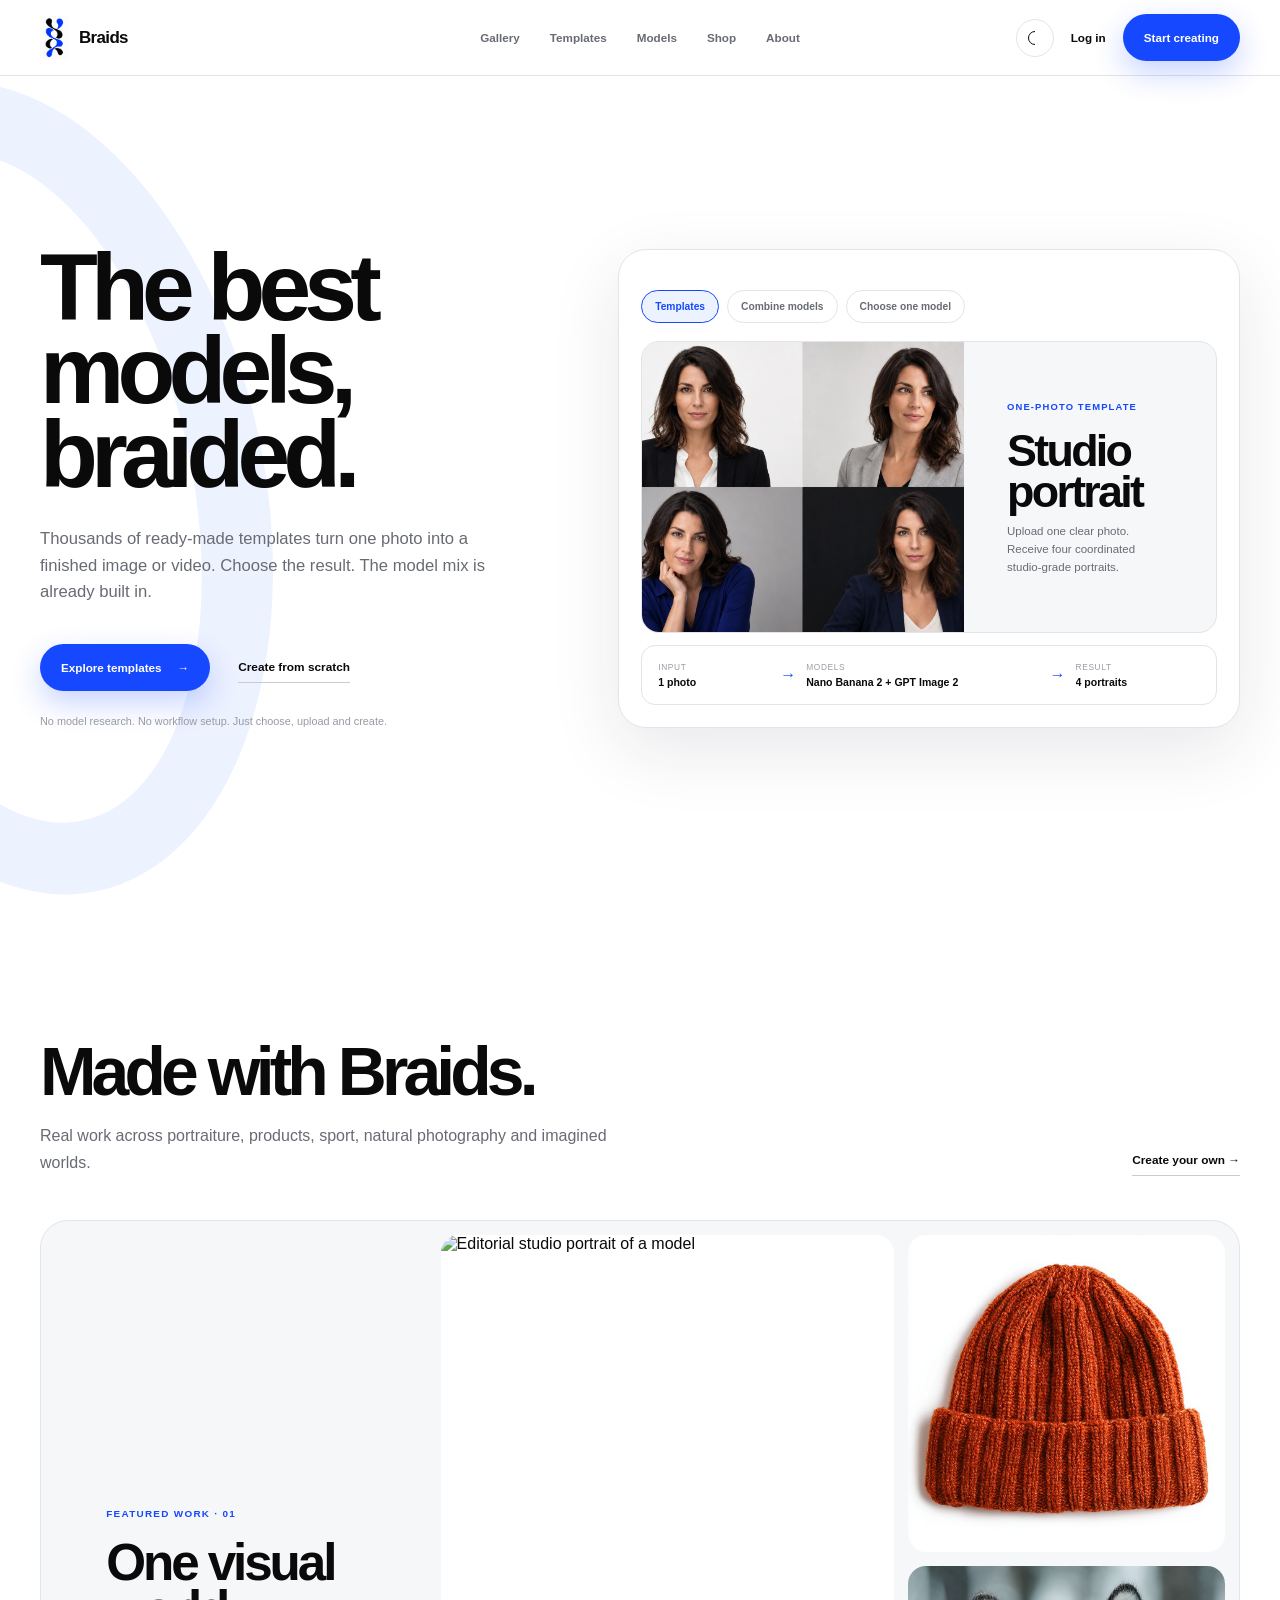
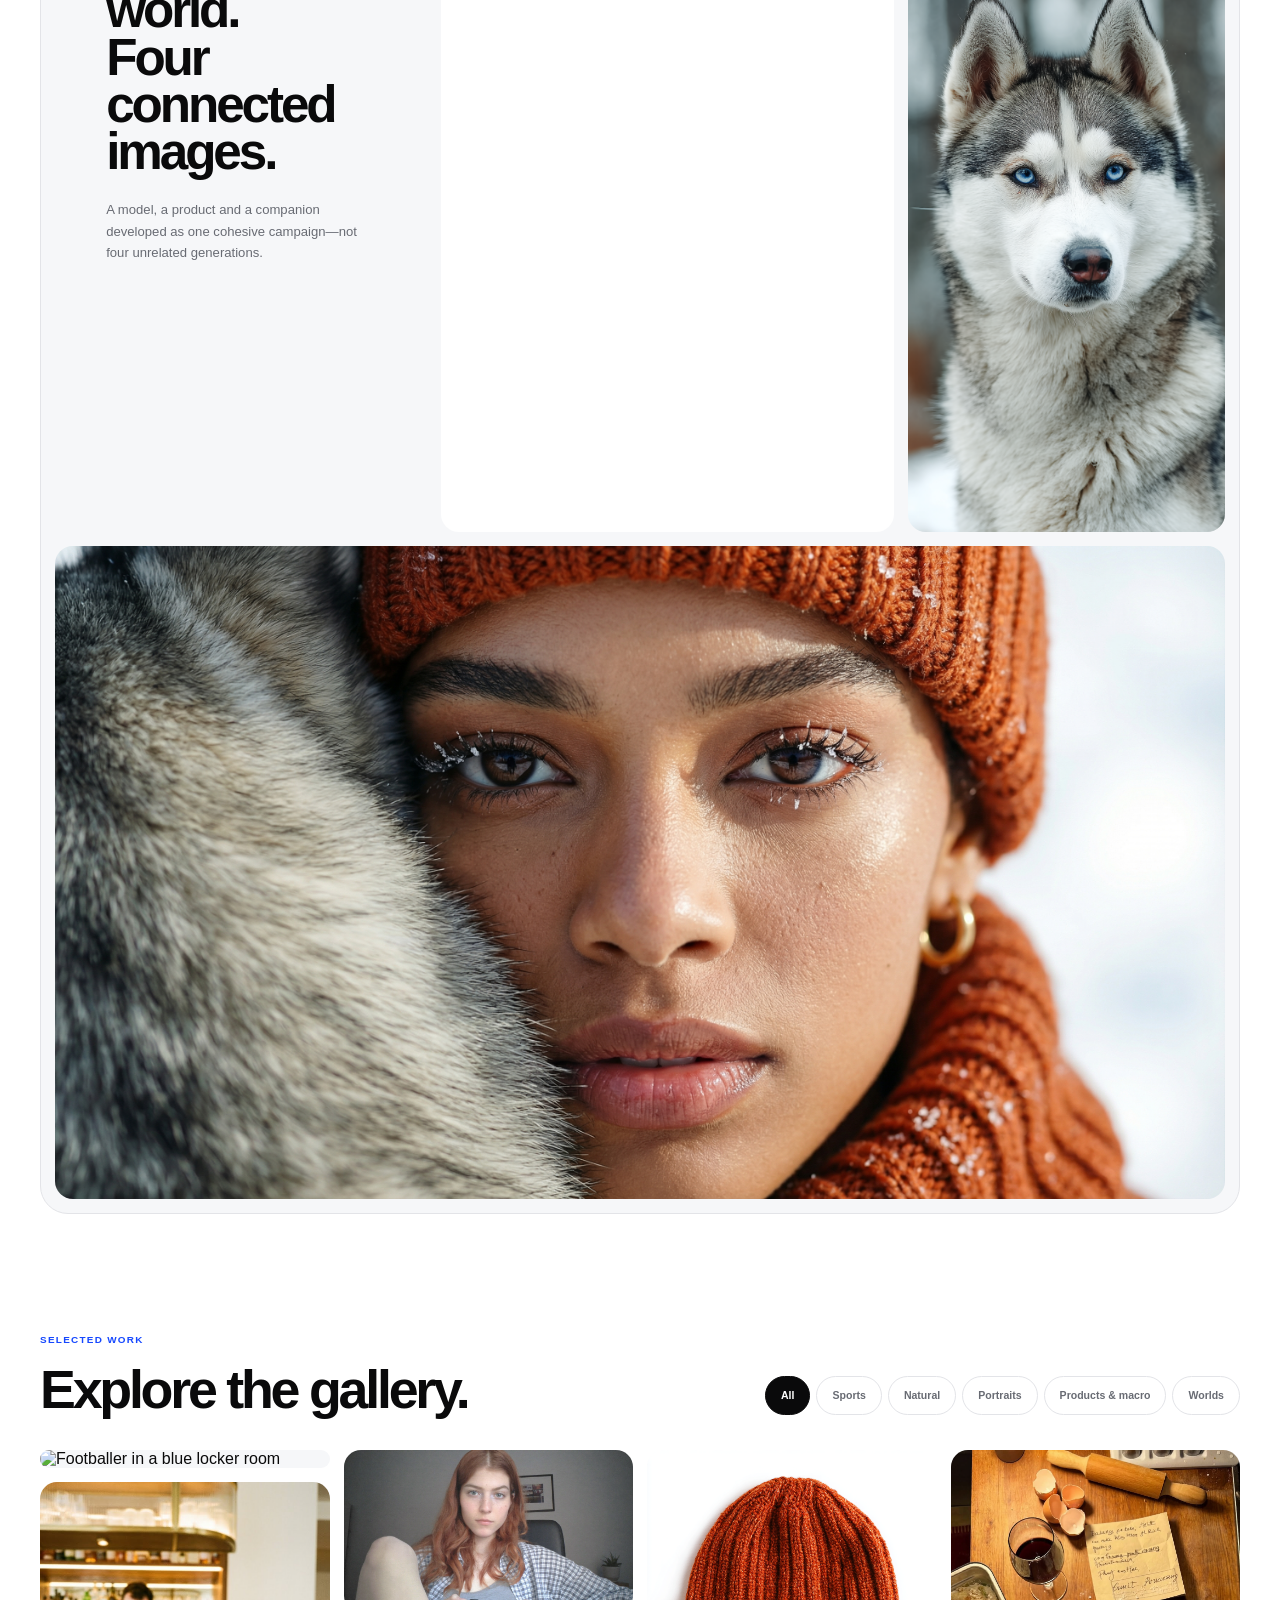
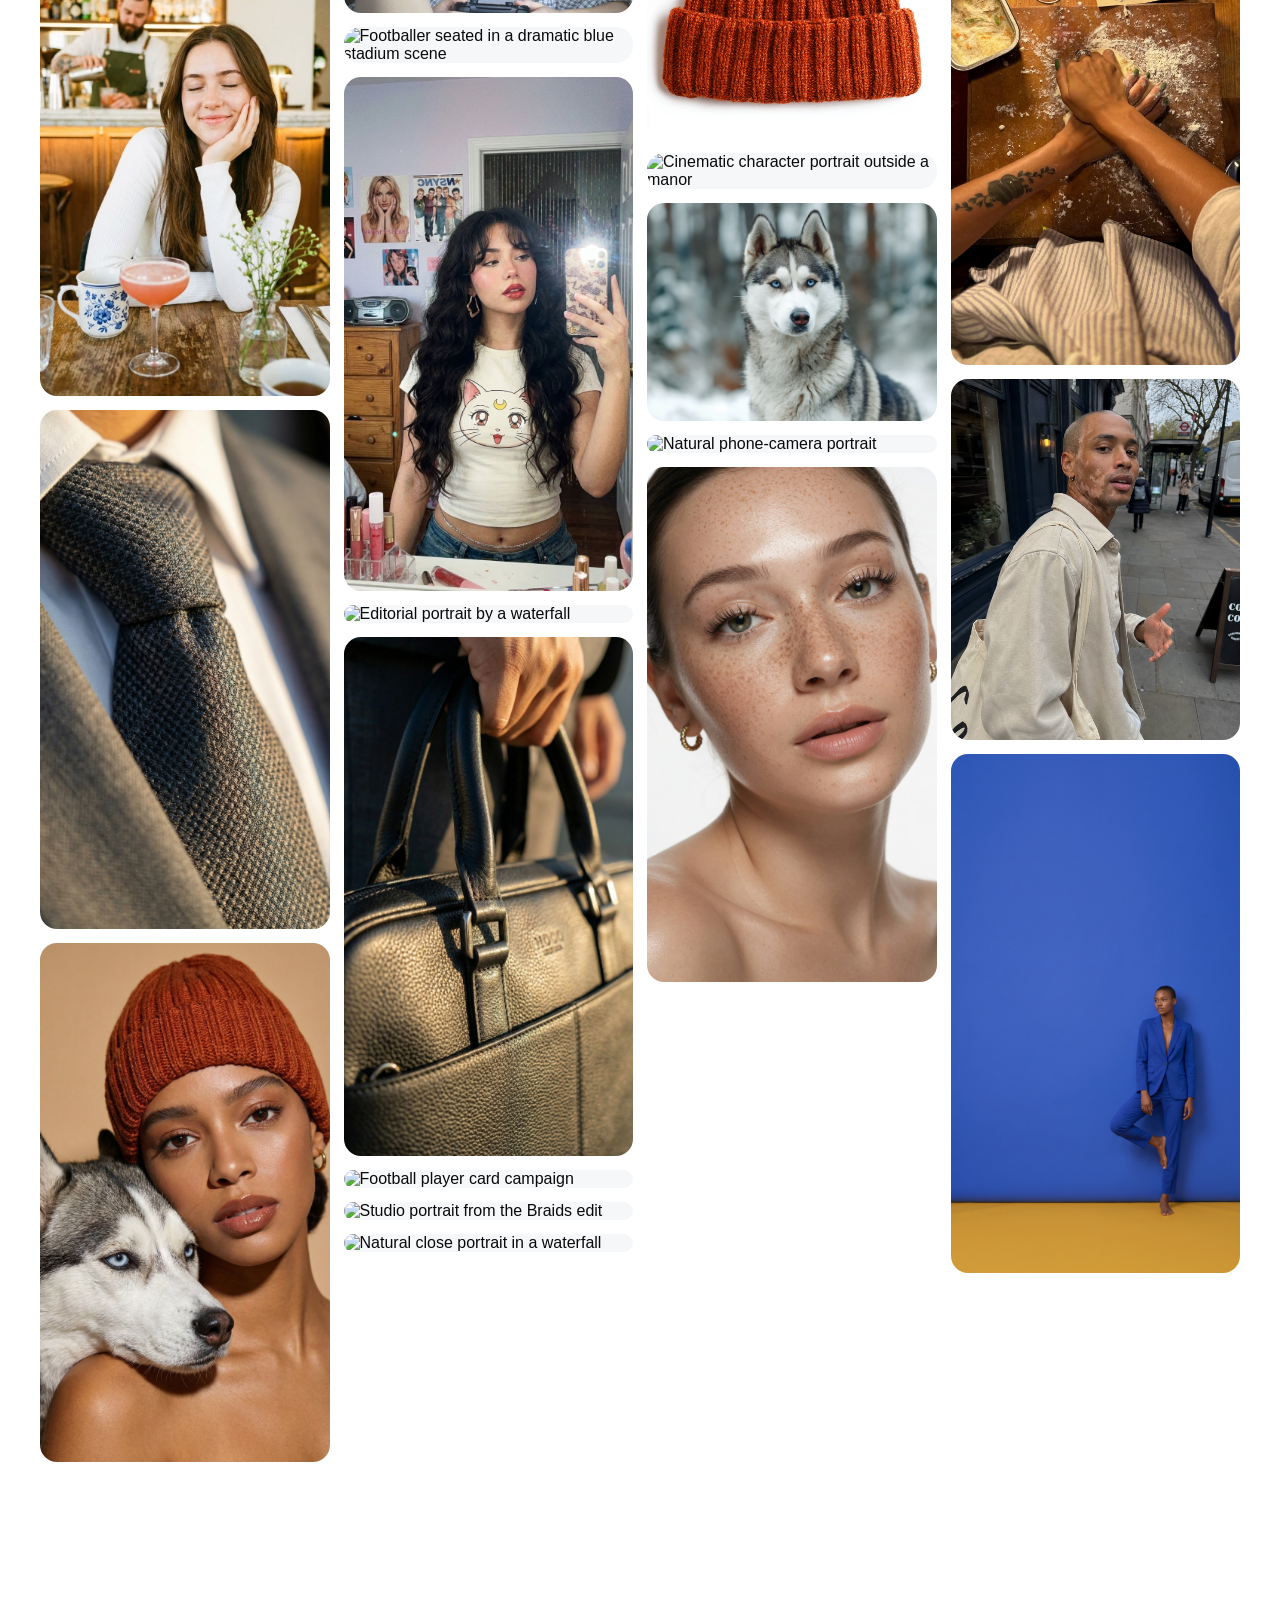
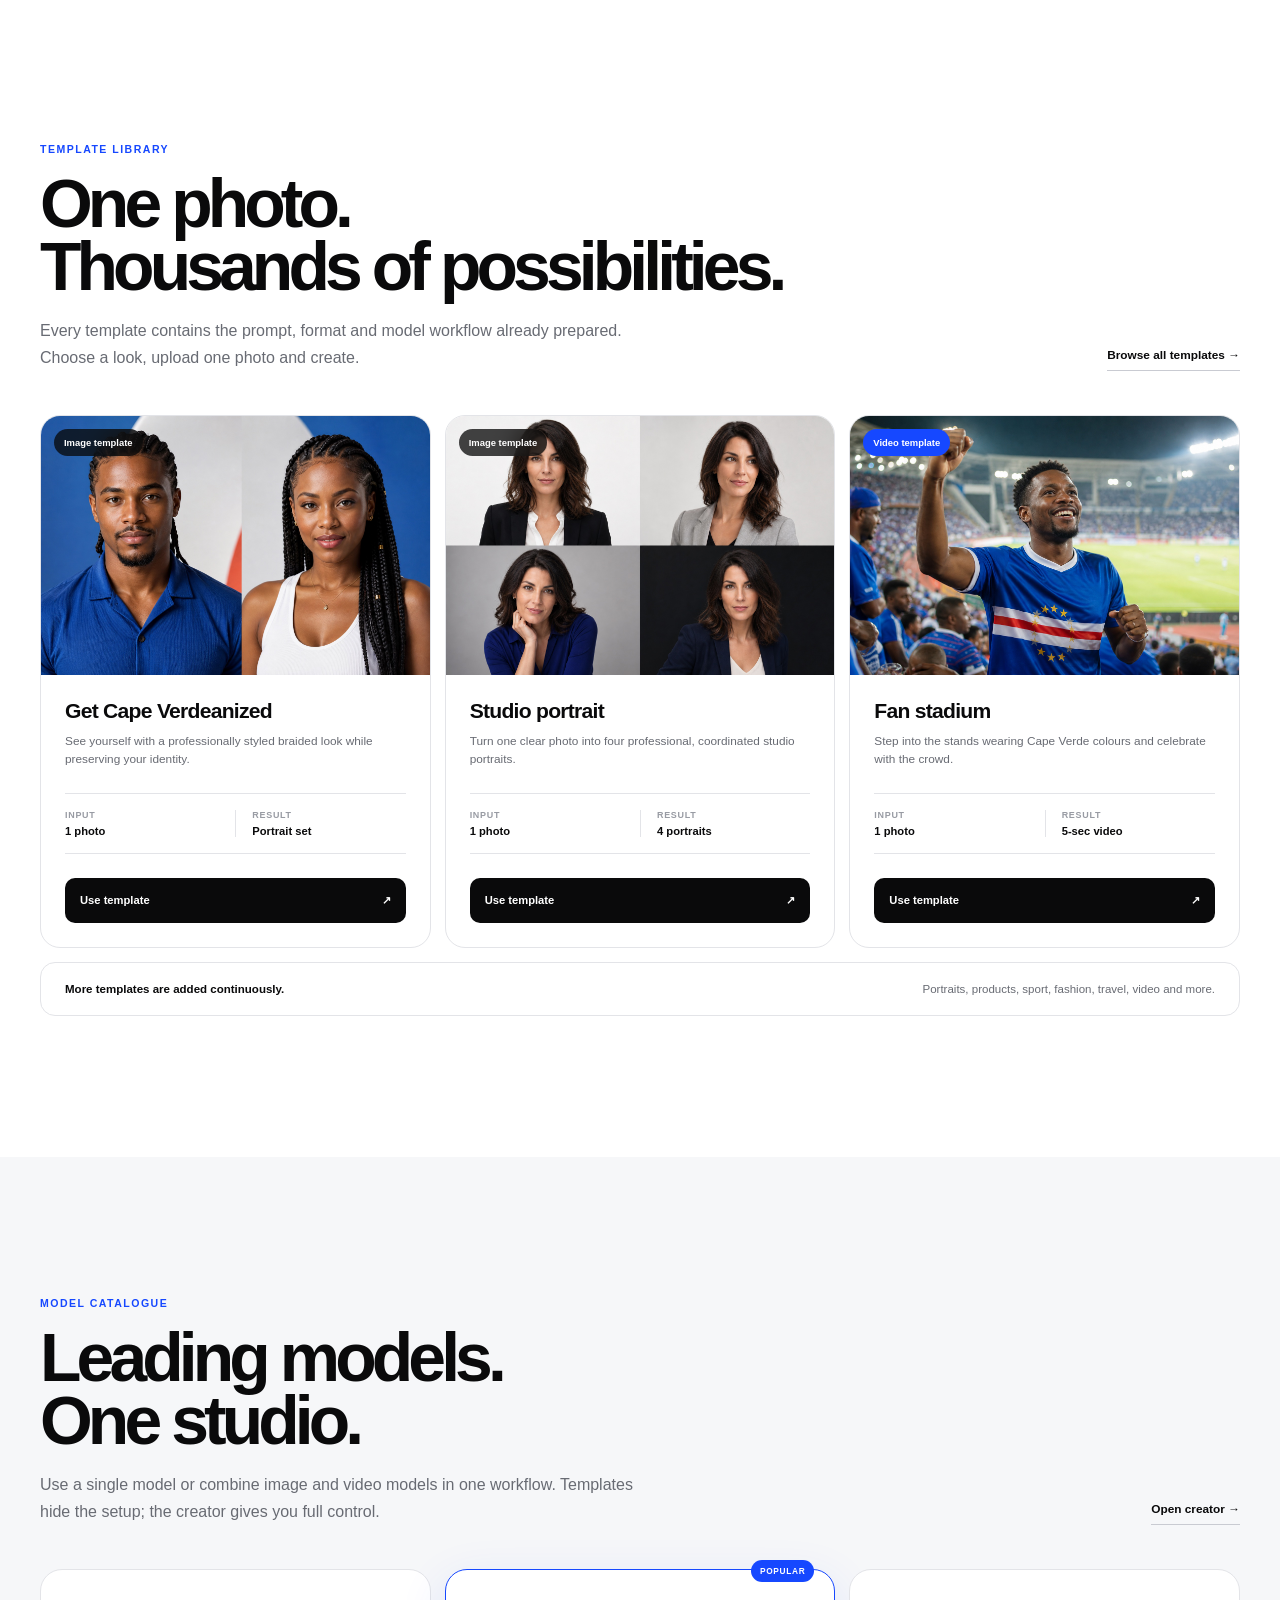
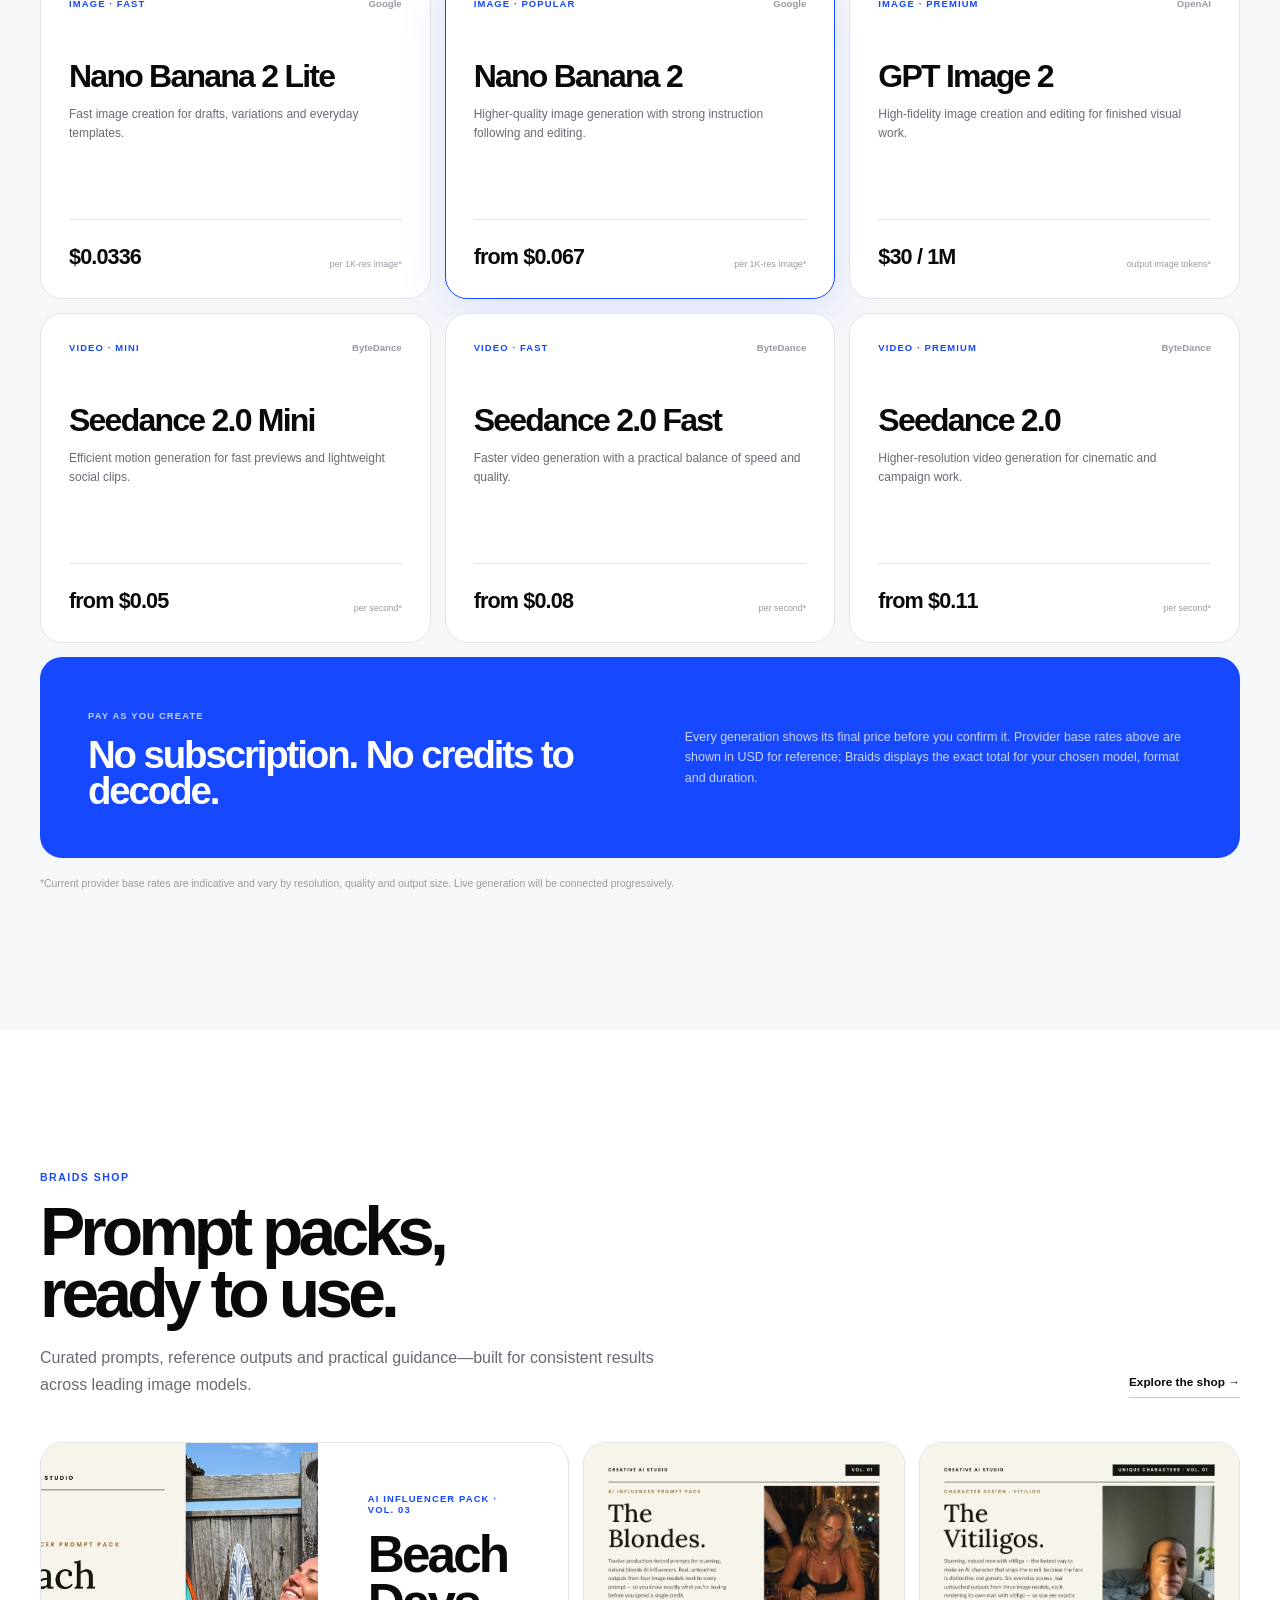
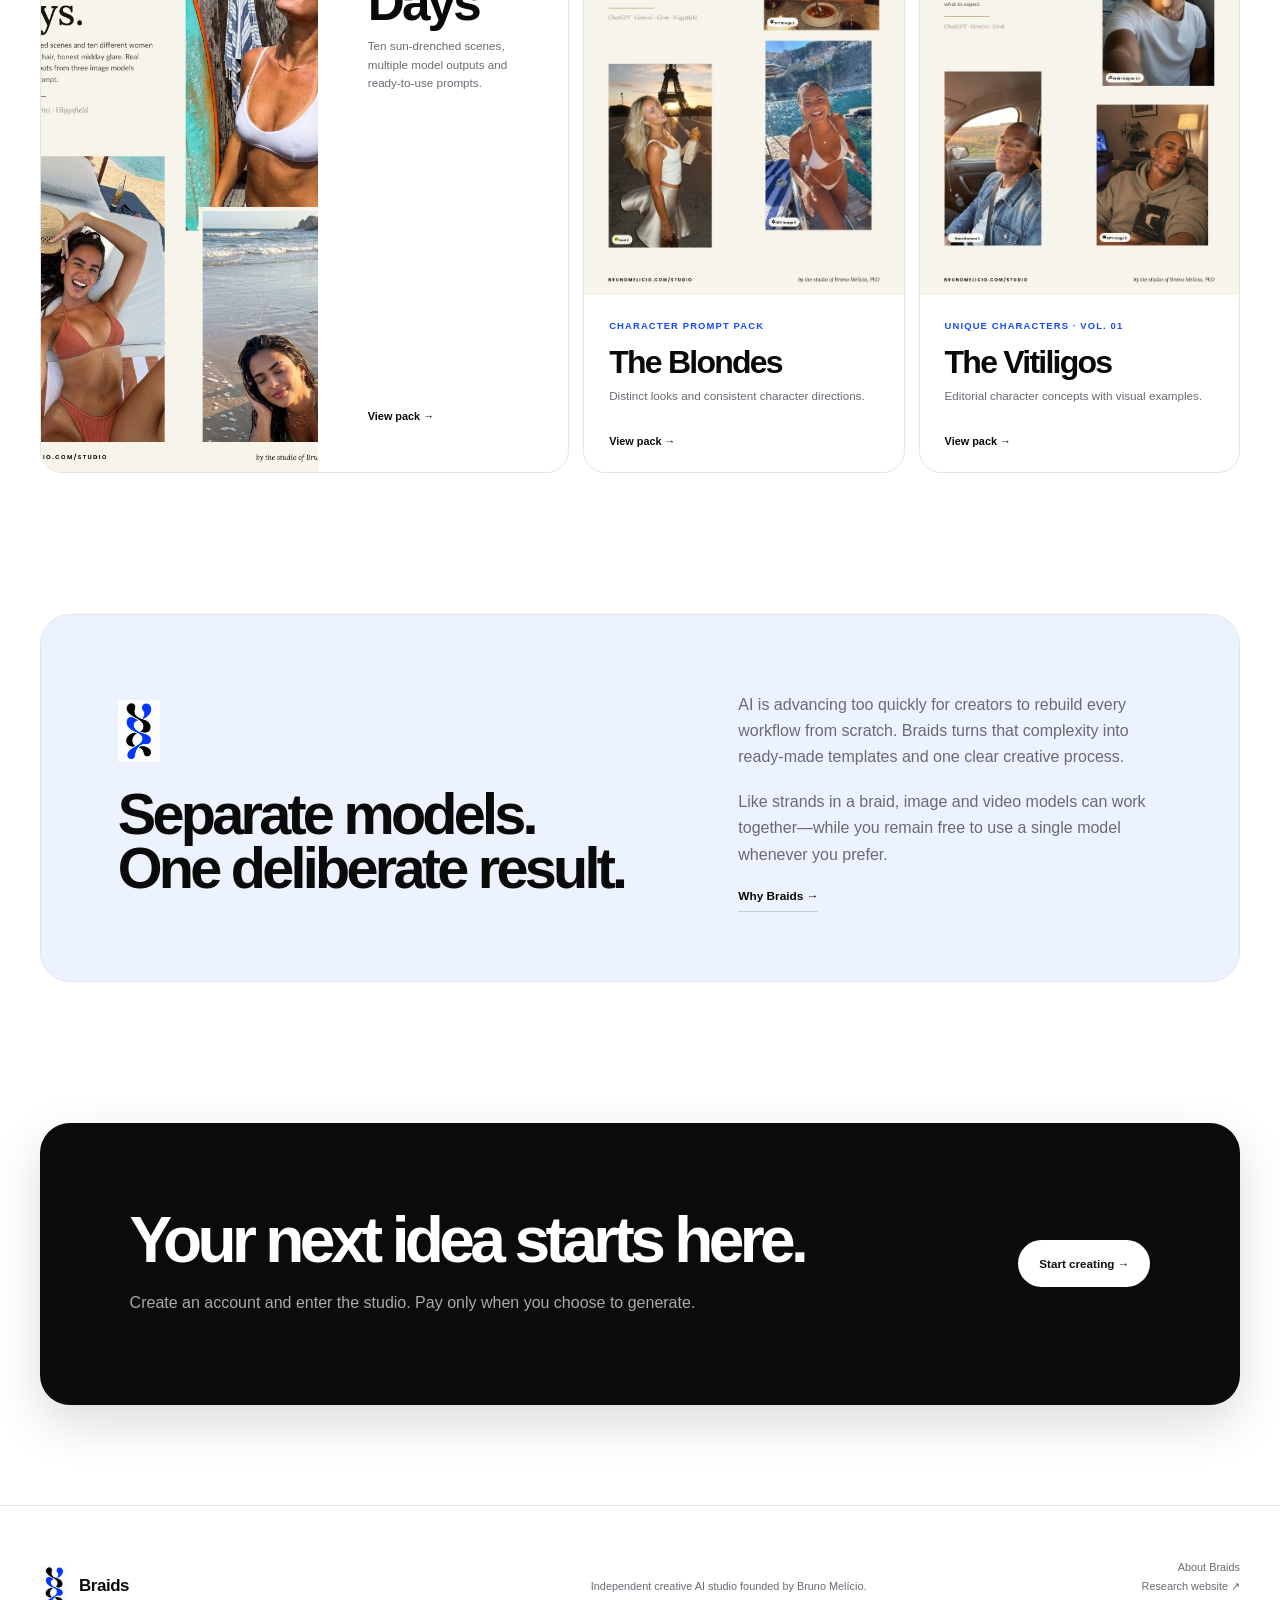
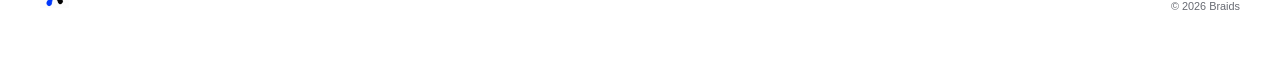
==== commit bfe33f34: "Fix admin experience and unify Gallery navigation" ====
--- a/index.html
+++ b/index.html
@@ -69,6 +69,10 @@
           <figure class="art-piece" data-gallery-category="worlds"><img src="assets/gallery/i.PNG" alt="Cinematic character portrait outside a manor" loading="lazy" /><figcaption>The arrival · Character</figcaption></figure>
           <figure class="art-piece" data-gallery-category="portraits"><img src="assets/gallery/showcase_1/bryanai_A_professional_and_hyperrealistic_studio_portrait_of__34578b7f-02da-4d89-bc34-10b17c0ede9d_3.png" alt="Professional studio portrait" loading="lazy" /><figcaption>Studio grade · Portrait</figcaption></figure>
           <figure class="art-piece" data-gallery-category="portraits"><img src="assets/gallery/hf_20260802_094157_4dc4b512-288a-4315-be45-682eade1deb5.png" alt="Natural phone-camera portrait" loading="lazy" /><figcaption>After hours · iPhone</figcaption></figure>
+          <figure class="art-piece" data-gallery-category="portraits"><img src="assets/gallery/9a9a0334-e504-448e-bb1f-2ca487cf4c66.jpg" alt="Close beauty portrait with natural freckles" loading="lazy" /><figcaption>Freckled light · Beauty</figcaption></figure>
+          <figure class="art-piece" data-gallery-category="natural"><img src="assets/gallery/hf_20260723_194425_0f990d69-0665-4030-ba60-da72636f4d07.png" alt="Hands preparing food on a warm wooden table" loading="lazy" /><figcaption>Making dinner · Natural</figcaption></figure>
+          <figure class="art-piece" data-gallery-category="natural"><img src="assets/gallery/ChatGPT%20Image%20Jul%2025,%202026%20at%2004_44_59%20PM.png" alt="Natural street portrait in London" loading="lazy" /><figcaption>Passing moment · iPhone</figcaption></figure>
+          <figure class="art-piece" data-gallery-category="portraits"><img src="assets/gallery/Model_standing_against_wall_2K_202607232008%20(1).jpeg" alt="Fashion model in a blue suit against a blue wall" loading="lazy" /><figcaption>Monochrome blue · Editorial</figcaption></figure>
         </div>
       </div>
     </section>
@@ -118,6 +122,6 @@
 
   <footer class="site-footer"><a class="brand footer-brand" href="index.html"><span class="brand-logo theme-logo" aria-hidden="true"><img class="theme-logo-light" src="assets/images/logo_light.png" alt="" /><img class="theme-logo-dark" src="assets/images/logo_dark.png" alt="" /></span><span>Braids</span></a><p>Independent creative AI studio founded by Bruno Melício.</p><div><a href="about.html">About Braids</a><a href="https://www.brunomelicio.com/" target="_blank" rel="noopener">Research website ↗</a><span>© 2026 Braids</span></div></footer>
   <script src="https://cdn.jsdelivr.net/npm/@supabase/supabase-js@2.102.0/dist/umd/supabase.min.js" defer></script>
-  <script src="assets/supabase-config.js" defer></script><script src="assets/auth.js" defer></script><script src="assets/studio.js" defer></script>
+  <script src="assets/supabase-config.js" defer></script><script src="assets/auth.js?v=20260809" defer></script><script src="assets/studio.js?v=20260809" defer></script>
 </body>
 </html>
--- a/assets/studio.css
+++ b/assets/studio.css
@@ -29,7 +29,7 @@
 /* Authenticated creator */
 .app-page{padding:75px 0 115px}.app-header .account-button{min-height:39px;padding:0 15px;border-radius:999px;background:var(--surface);border:1px solid var(--line);font-size:.68rem;font-weight:700}.account-menu{position:absolute;top:64px;right:max(40px,calc((100vw - 1420px)/2));width:230px;padding:10px;border:1px solid var(--line);border-radius:14px;background:var(--bg);box-shadow:var(--shadow)}.account-menu strong,.account-menu a,.account-menu button{width:100%;padding:10px;display:block;background:transparent;text-align:left;font-size:.7rem}.account-menu strong{overflow:hidden;text-overflow:ellipsis;color:var(--muted)}.creator-intro,.page-heading{display:flex;align-items:end;justify-content:space-between;gap:30px;margin-bottom:38px}.creator-intro h1,.page-heading h1{margin:0;font-size:clamp(3.4rem,6vw,6.6rem);line-height:.9}.creator-intro p,.page-heading p{max-width:540px;margin:18px 0 0;color:var(--muted);line-height:1.6}.preview-pill{padding:8px 11px;border:1px solid var(--line);border-radius:999px;color:var(--blue);font-size:.66rem;font-weight:700}.creator-layout{display:grid;grid-template-columns:minmax(0,1.5fr) minmax(320px,.8fr);gap:16px;align-items:start}.prompt-panel,.settings-panel{border:1px solid var(--line);border-radius:var(--radius);background:var(--bg)}.prompt-panel{overflow:hidden}.mode-switch{display:flex;margin:18px 18px 0;width:max-content;border:1px solid var(--line);border-radius:11px;overflow:hidden}.mode-switch button{min-width:120px;height:42px;background:var(--bg);color:var(--muted)}.mode-switch button.is-active{background:var(--blue-soft);color:var(--blue)}.prompt-field{padding:26px;display:grid;gap:12px}.prompt-field>span,.setting-title,.compact-settings label>span,.quantity-control>span{font-size:.7rem;font-weight:700}.prompt-field textarea{min-height:190px;padding:0;border:0;resize:vertical;background:transparent;outline:0;font-size:1rem;line-height:1.6}.prompt-tools{min-height:68px;padding:12px 18px;border-top:1px solid var(--line);display:flex;align-items:center;gap:12px}.upload-button,.upload-preview{min-height:40px;padding:0 12px;border:1px solid var(--line);border-radius:9px;display:flex;align-items:center;gap:9px;font-size:.7rem}.upload-preview{margin-left:auto}.upload-thumb{width:26px;height:26px;background-size:cover;border-radius:6px}.upload-preview button{background:transparent}.settings-panel{padding:20px}.model-options{display:grid;gap:8px;margin-top:14px}.model-option{padding:12px;border:1px solid var(--line);border-radius:10px;display:grid;grid-template-columns:auto 1fr auto;gap:10px;align-items:center}.model-option:has(input:checked){border-color:var(--blue);background:var(--blue-soft)}.model-option span{display:grid}.model-option strong{font-size:.72rem}.model-option small,.model-option em{color:var(--muted);font-size:.6rem;font-style:normal}.compact-settings{margin-top:15px;display:grid;grid-template-columns:1fr 1fr;gap:8px}.compact-settings>label,.quantity-control{padding:11px;border:1px solid var(--line);border-radius:9px;display:grid;gap:8px}.compact-settings select{width:100%;border:0;background:transparent;font-size:.68rem}.quantity-control>div{display:flex;justify-content:space-between}.quantity-control button{background:transparent}.price-summary{margin:18px 2px 12px;display:grid;gap:8px}.price-summary div{display:flex;justify-content:space-between;font-size:.68rem}.price-summary div:last-child{padding-top:8px;border-top:1px solid var(--line)}.generate-button{width:100%;height:48px;border-radius:10px;background:var(--blue);color:#fff;font-weight:700}.generate-button:disabled{opacity:.55}.pricing-copy{color:var(--quiet);font-size:.61rem;text-align:center;line-height:1.5}.app-section{margin-top:105px}.template-section{margin-top:135px}.section-kicker{display:block;margin-bottom:18px;color:var(--blue);font-size:.66rem;font-weight:780;letter-spacing:.14em;text-transform:uppercase}.template-preview-label{padding:9px 13px;border:1px solid var(--line);border-radius:999px;color:var(--muted);font-size:.64rem;font-weight:700}.template-grid{display:grid;grid-template-columns:repeat(3,minmax(0,1fr));gap:14px}.template-card{min-width:0;border:1px solid var(--line);border-radius:20px;overflow:hidden;background:var(--bg);display:flex;flex-direction:column;transition:transform var(--ease),border-color var(--ease),box-shadow var(--ease)}.template-card:hover{transform:translateY(-4px);border-color:var(--line-strong);box-shadow:var(--shadow)}.template-media{position:relative;overflow:hidden;background:var(--surface)}.template-image{width:100%;height:auto;display:block;aspect-ratio:3/2;object-fit:cover;transition:transform 600ms cubic-bezier(.2,.7,.25,1)}.template-card:hover .template-image{transform:scale(1.018)}.template-kind{position:absolute;top:13px;left:13px;padding:8px 10px;border-radius:999px;background:rgba(8,8,9,.76);color:#fff;backdrop-filter:blur(12px);font-size:.59rem;font-weight:760}.template-card-video .template-kind{background:var(--blue)}.template-content{padding:24px;display:flex;flex:1;flex-direction:column;gap:24px}.template-content h3{margin:0 0 9px;font-size:1.32rem;letter-spacing:-.035em}.template-content p{margin:0;color:var(--muted);font-size:.74rem;line-height:1.55}.template-details{margin:auto 0 0;padding:16px 0;border-top:1px solid var(--line);border-bottom:1px solid var(--line);display:grid;grid-template-columns:1fr 1fr}.template-details div+div{padding-left:16px;border-left:1px solid var(--line)}.template-details dt{margin-bottom:5px;color:var(--quiet);font-size:.56rem;font-weight:720;text-transform:uppercase;letter-spacing:.08em}.template-details dd{margin:0;font-size:.7rem;font-weight:740}.template-action{width:100%;min-height:45px;padding:0 15px;border-radius:10px;background:var(--ink);color:var(--bg);display:flex;align-items:center;justify-content:space-between;font-size:.7rem;font-weight:740;transition:background var(--ease),transform var(--ease)}.template-action:hover{transform:translateY(-1px);background:var(--blue);color:#fff}.toast{position:fixed;right:24px;bottom:24px;z-index:100;max-width:330px;padding:13px 16px;border-radius:11px;background:var(--ink);color:var(--bg);box-shadow:var(--shadow);font-size:.7rem}
 
-/* Library and shop */
+/* Shop */
 .library-toolbar{display:flex;justify-content:space-between;align-items:center;gap:20px;margin-bottom:24px}.filter-pills{display:flex;gap:6px}.filter-pills button{min-height:38px;padding:0 15px;border-radius:999px;background:transparent;color:var(--muted)}.filter-pills button.is-active{background:var(--blue);color:#fff}.search-field{height:40px;width:280px;padding:0 13px;border:1px solid var(--line);border-radius:10px;display:flex}.search-field input{width:100%;border:0;background:transparent;outline:0}.library-grid{display:grid;grid-template-columns:repeat(3,minmax(0,1fr));gap:30px 14px}.library-media{aspect-ratio:1.3;border-radius:16px;position:relative}.library-card>div:last-child{padding:10px 2px;display:flex;justify-content:space-between;color:var(--muted);font-size:.68rem}.card-actions{position:absolute;inset:auto 10px 10px;display:flex;gap:6px}.card-actions button{padding:8px;border-radius:7px;background:rgba(0,0,0,.72);color:#fff}.shop-heading{max-width:900px}.featured-product{display:grid;grid-template-columns:1fr 1fr;margin:45px 0 105px;border:1px solid var(--line);border-radius:var(--radius);overflow:hidden}.featured-art{min-height:500px}.featured-copy{padding:60px;display:flex;flex-direction:column;justify-content:center}.featured-copy h2{margin:0;font-size:clamp(3rem,5vw,6rem);line-height:.9;letter-spacing:-.065em}.featured-copy p,.featured-copy ul{color:var(--muted);line-height:1.6}.featured-copy>div{display:flex;align-items:center;justify-content:space-between}.featured-copy button,.product-details button{padding:13px 18px;border-radius:999px;background:var(--blue);color:#fff}.product-grid{display:grid;grid-template-columns:repeat(3,1fr);gap:14px}.product-card{border:1px solid var(--line);border-radius:18px;overflow:hidden}.product-cover{aspect-ratio:1.3;padding:24px;display:flex;flex-direction:column;justify-content:space-between;background:#101010;color:#fff}.cover-brunette{background:var(--blue)}.cover-character{background:var(--blue-soft);color:var(--ink)}.product-cover strong{font-size:2.3rem;line-height:.9}.product-details{padding:24px}.product-details>div{display:flex;justify-content:space-between}.product-details p{min-height:64px;color:var(--muted);font-size:.72rem;line-height:1.55}.product-details button{width:100%}.sample-list{border-top:1px solid var(--line)}.sample-list a{min-height:76px;display:grid;grid-template-columns:44px 1fr auto;align-items:center;border-bottom:1px solid var(--line);font-size:.7rem}.sample-list div{display:grid;gap:4px}.sample-list small{color:var(--muted)}.sample-list em{color:var(--blue);font-style:normal;font-weight:700}.samples-section,.shop-section{margin-top:95px}
 
 /* About */
@@ -95,7 +95,7 @@
 @media(max-width:800px){.hero-template-card figure{min-height:0}.hero-template-card img{height:auto}.hero-template-footer{grid-template-columns:1fr}.hero-template-footer i{transform:rotate(90deg);justify-self:center}.templates-section,.shop-preview{padding:90px 0}.template-library-note{align-items:flex-start;flex-direction:column}.model-catalogue{grid-template-columns:1fr}.api-model-card{min-height:290px}.pay-as-you-create{grid-template-columns:1fr;gap:28px}.shop-preview-grid{display:flex;overflow-x:auto;scroll-snap-type:x mandatory;padding-bottom:8px}.pack-card,.pack-card-featured{display:flex;min-width:82vw;scroll-snap-align:start}.pack-card-featured{grid-column:auto}.pack-card-featured img{height:auto;aspect-ratio:910/1287}.homepage-template-grid{display:flex}.hero-template-copy{padding:28px 24px}}
 
 /* Account and administration */
-.form-line-end{justify-content:flex-end}.account-page{padding:clamp(65px,8vw,110px) 0 120px}.account-hero,.admin-hero{display:flex;align-items:end;justify-content:space-between;gap:60px;margin-bottom:52px}.account-hero h1,.admin-hero h1{max-width:900px;margin:0;font-size:clamp(4rem,7vw,7.6rem);line-height:.88;letter-spacing:-.075em}.account-hero>div:first-child>p,.admin-hero>div:first-child>p{max-width:620px;margin:24px 0 0;color:var(--muted);font-size:1rem;line-height:1.6}.profile-summary{min-width:380px;padding:24px;border:1px solid var(--line);border-radius:18px;background:var(--surface);display:grid;gap:15px}.profile-summary div{display:flex;justify-content:space-between;gap:20px;font-size:.7rem}.profile-summary span{color:var(--muted)}.profile-summary strong{max-width:230px;overflow:hidden;text-overflow:ellipsis;white-space:nowrap}.account-global-status{margin:0 0 18px}.account-grid{display:grid;grid-template-columns:1fr 1fr;gap:14px}.account-card{padding:clamp(26px,3.5vw,45px);border:1px solid var(--line);border-radius:22px;background:var(--bg)}.account-card-wide{grid-column:1/-1}.account-card-heading{display:flex;align-items:start;justify-content:space-between;gap:30px;margin-bottom:35px}.account-card-heading>div{display:flex;align-items:baseline;gap:16px}.account-card-heading span{color:var(--blue);font-size:.62rem;font-weight:800}.account-card-heading h2{margin:0;font-size:clamp(1.8rem,3vw,3rem);letter-spacing:-.055em}.account-card-heading p{max-width:320px;margin:7px 0 0;color:var(--muted);font-size:.73rem;line-height:1.5;text-align:right}.account-form{display:grid;gap:16px}.profile-form-grid{grid-template-columns:1fr 1fr}.account-form label{display:grid;gap:8px;color:var(--muted);font-size:.68rem;font-weight:700}.account-form input,.account-form textarea,.danger-zone input,.admin-toolbar input,.admin-toolbar select,.user-actions select{width:100%;border:1px solid var(--line);border-radius:11px;background:var(--bg);outline:0}.account-form input,.danger-zone input,.admin-toolbar input,.admin-toolbar select,.user-actions select{height:50px;padding:0 14px}.account-form textarea{padding:14px;resize:vertical;line-height:1.5}.account-form input:focus,.account-form textarea:focus,.danger-zone input:focus,.admin-toolbar input:focus,.admin-toolbar select:focus,.user-actions select:focus{border-color:var(--blue);box-shadow:0 0 0 3px color-mix(in srgb,var(--blue) 12%,transparent)}.account-form small{color:var(--quiet);font-weight:400}.form-span{grid-column:1/-1}.form-actions{align-items:start}.form-actions .button,.account-form>.button{width:max-content}.security-actions{display:grid;grid-template-columns:1fr 1fr;gap:14px}.security-actions>div{padding:26px;border-radius:16px;background:var(--surface)}.security-actions h3{margin:0 0 8px;font-size:1.15rem}.security-actions p{margin:0 0 24px;color:var(--muted);font-size:.72rem;line-height:1.55}.danger-zone{border:1px solid color-mix(in srgb,var(--danger) 25%,var(--line))}.danger-zone input{margin-bottom:12px}.danger-button{background:var(--danger);color:#fff}.danger-button:disabled{opacity:.35;cursor:not-allowed;transform:none}.admin-hero{margin-bottom:42px}.admin-stats{display:grid;grid-template-columns:repeat(4,1fr);gap:14px;margin-bottom:14px}.admin-stats article{min-height:170px;padding:25px;border:1px solid var(--line);border-radius:18px;background:var(--surface);display:flex;flex-direction:column}.admin-stats span{color:var(--muted);font-size:.68rem}.admin-stats strong{margin-top:auto;font-size:3.4rem;letter-spacing:-.07em}.admin-panel{border:1px solid var(--line);border-radius:22px;overflow:hidden}.admin-toolbar{padding:28px;display:flex;align-items:end;justify-content:space-between;gap:30px}.admin-toolbar h2{margin:0;font-size:2rem;letter-spacing:-.05em}.admin-toolbar p{margin:7px 0 0;color:var(--muted);font-size:.68rem}.admin-toolbar>div:last-child{display:flex;gap:8px}.admin-toolbar input{width:270px}.admin-toolbar select{width:165px}.user-list-head,.user-row{display:grid;grid-template-columns:minmax(230px,1.6fr) .7fr .7fr .9fr 150px;gap:20px;align-items:center}.user-list-head{padding:13px 28px;border-top:1px solid var(--line);border-bottom:1px solid var(--line);background:var(--surface);color:var(--quiet);font-size:.6rem;font-weight:750;text-transform:uppercase;letter-spacing:.08em}.user-row{min-height:92px;padding:18px 28px;border-bottom:1px solid var(--line);font-size:.68rem}.user-row:last-child{border-bottom:0}.user-row>div:first-child{min-width:0;display:grid;gap:5px}.user-row>div:first-child strong,.user-row>div:first-child span{overflow:hidden;text-overflow:ellipsis;white-space:nowrap}.user-row>div:first-child span,.user-row>span{color:var(--muted)}.user-row>div:nth-child(4){display:flex;flex-wrap:wrap;gap:5px}.status-pill,.role-pill{width:max-content;padding:6px 8px;border-radius:999px;font-size:.56rem;font-weight:750}.status-pill.is-active{background:color-mix(in srgb,var(--success) 13%,var(--bg));color:var(--success)}.status-pill.is-pending{background:var(--surface-2);color:var(--blue)}.status-pill.is-suspended{background:color-mix(in srgb,var(--danger) 11%,var(--bg));color:var(--danger)}.role-pill{background:var(--surface);color:var(--muted);text-transform:capitalize}.user-actions select{height:40px;padding:0 10px;font-size:.65rem}.admin-empty{padding:60px 28px;margin:0;color:var(--muted);text-align:center}.user-list[aria-busy="true"]{opacity:.6}
+.form-line-end{justify-content:flex-end}.account-page{padding:clamp(65px,8vw,110px) 0 120px}.account-hero,.admin-hero{display:flex;align-items:end;justify-content:space-between;gap:60px;margin-bottom:52px}.account-hero h1,.admin-hero h1{max-width:900px;margin:0;font-size:clamp(4rem,7vw,7.6rem);line-height:.88;letter-spacing:-.075em}.account-hero>div:first-child>p,.admin-hero>div:first-child>p{max-width:620px;margin:24px 0 0;color:var(--muted);font-size:1rem;line-height:1.6}.profile-summary{min-width:380px;padding:24px;border:1px solid var(--line);border-radius:18px;background:var(--surface);display:grid;gap:15px}.profile-summary div{display:flex;justify-content:space-between;gap:20px;font-size:.7rem}.profile-summary span{color:var(--muted)}.profile-summary strong{max-width:230px;overflow:hidden;text-overflow:ellipsis;white-space:nowrap}.account-global-status{margin:0 0 18px}.admin-access-card{margin:0 0 14px;padding:clamp(28px,4vw,48px);border:1px solid color-mix(in srgb,var(--blue) 28%,var(--line));border-radius:22px;background:linear-gradient(135deg,color-mix(in srgb,var(--blue) 9%,var(--bg)),var(--bg));display:flex;align-items:end;justify-content:space-between;gap:32px}.admin-access-card[hidden]{display:none}.admin-access-card span{color:var(--blue);font-size:.62rem;font-weight:800;text-transform:uppercase;letter-spacing:.12em}.admin-access-card h2{margin:8px 0 10px;font-size:clamp(2.2rem,4vw,4.4rem);line-height:.9;letter-spacing:-.065em}.admin-access-card p{max-width:610px;margin:0;color:var(--muted);font-size:.76rem;line-height:1.55}.admin-access-card .button{flex:0 0 auto}.account-grid{display:grid;grid-template-columns:1fr 1fr;gap:14px}.account-card{padding:clamp(26px,3.5vw,45px);border:1px solid var(--line);border-radius:22px;background:var(--bg)}.account-card-wide{grid-column:1/-1}.account-card-heading{display:flex;align-items:start;justify-content:space-between;gap:30px;margin-bottom:35px}.account-card-heading>div{display:flex;align-items:baseline;gap:16px}.account-card-heading span{color:var(--blue);font-size:.62rem;font-weight:800}.account-card-heading h2{margin:0;font-size:clamp(1.8rem,3vw,3rem);letter-spacing:-.055em}.account-card-heading p{max-width:320px;margin:7px 0 0;color:var(--muted);font-size:.73rem;line-height:1.5;text-align:right}.account-form{display:grid;gap:16px}.profile-form-grid{grid-template-columns:1fr 1fr}.account-form label{display:grid;gap:8px;color:var(--muted);font-size:.68rem;font-weight:700}.account-form input,.account-form textarea,.danger-zone input,.admin-toolbar input,.admin-toolbar select,.user-actions select{width:100%;border:1px solid var(--line);border-radius:11px;background:var(--bg);outline:0}.account-form input,.danger-zone input,.admin-toolbar input,.admin-toolbar select,.user-actions select{height:50px;padding:0 14px}.account-form textarea{padding:14px;resize:vertical;line-height:1.5}.account-form input:focus,.account-form textarea:focus,.danger-zone input:focus,.admin-toolbar input:focus,.admin-toolbar select:focus,.user-actions select:focus{border-color:var(--blue);box-shadow:0 0 0 3px color-mix(in srgb,var(--blue) 12%,transparent)}.account-form small{color:var(--quiet);font-weight:400}.form-span{grid-column:1/-1}.form-actions{align-items:start}.form-actions .button,.account-form>.button{width:max-content}.security-actions{display:grid;grid-template-columns:1fr 1fr;gap:14px}.security-actions>div{padding:26px;border-radius:16px;background:var(--surface)}.security-actions h3{margin:0 0 8px;font-size:1.15rem}.security-actions p{margin:0 0 24px;color:var(--muted);font-size:.72rem;line-height:1.55}.danger-zone{border:1px solid color-mix(in srgb,var(--danger) 25%,var(--line))}.danger-zone input{margin-bottom:12px}.danger-button{background:var(--danger);color:#fff}.danger-button:disabled{opacity:.35;cursor:not-allowed;transform:none}.admin-hero{margin-bottom:42px}.admin-stats{display:grid;grid-template-columns:repeat(4,1fr);gap:14px;margin-bottom:14px}.admin-stats article{min-height:170px;padding:25px;border:1px solid var(--line);border-radius:18px;background:var(--surface);display:flex;flex-direction:column}.admin-stats span{color:var(--muted);font-size:.68rem}.admin-stats strong{margin-top:auto;font-size:3.4rem;letter-spacing:-.07em}.admin-panel{border:1px solid var(--line);border-radius:22px;overflow:hidden}.admin-toolbar{padding:28px;display:flex;align-items:end;justify-content:space-between;gap:30px}.admin-toolbar h2{margin:0;font-size:2rem;letter-spacing:-.05em}.admin-toolbar p{margin:7px 0 0;color:var(--muted);font-size:.68rem}.admin-toolbar>div:last-child{display:flex;gap:8px}.admin-toolbar input{width:270px}.admin-toolbar select{width:165px}.user-list-head,.user-row{display:grid;grid-template-columns:minmax(230px,1.6fr) .7fr .7fr .9fr 150px;gap:20px;align-items:center}.user-list-head{padding:13px 28px;border-top:1px solid var(--line);border-bottom:1px solid var(--line);background:var(--surface);color:var(--quiet);font-size:.6rem;font-weight:750;text-transform:uppercase;letter-spacing:.08em}.user-row{min-height:92px;padding:18px 28px;border-bottom:1px solid var(--line);font-size:.68rem}.user-row:last-child{border-bottom:0}.user-row>div:first-child{min-width:0;display:grid;gap:5px}.user-row>div:first-child strong,.user-row>div:first-child span{overflow:hidden;text-overflow:ellipsis;white-space:nowrap}.user-row>div:first-child span,.user-row>span{color:var(--muted)}.user-row>div:nth-child(4){display:flex;flex-wrap:wrap;gap:5px}.status-pill,.role-pill{width:max-content;padding:6px 8px;border-radius:999px;font-size:.56rem;font-weight:750}.status-pill.is-active{background:color-mix(in srgb,var(--success) 13%,var(--bg));color:var(--success)}.status-pill.is-pending{background:var(--surface-2);color:var(--blue)}.status-pill.is-suspended{background:color-mix(in srgb,var(--danger) 11%,var(--bg));color:var(--danger)}.role-pill{background:var(--surface);color:var(--muted);text-transform:capitalize}.user-actions select{height:40px;padding:0 10px;font-size:.65rem}.admin-empty{padding:60px 28px;margin:0;color:var(--muted);text-align:center}.user-list[aria-busy="true"]{opacity:.6}
 
 @media(max-width:1000px){.account-hero{align-items:flex-start;flex-direction:column}.profile-summary{width:100%;min-width:0}.user-list-head{display:none}.user-row{grid-template-columns:1fr 1fr}.user-row>div:first-child{grid-column:1/-1}.user-row>span:before{display:block;margin-bottom:5px;color:var(--quiet);font-size:.54rem;text-transform:uppercase}.user-row>span:nth-child(2):before{content:"Joined"}.user-row>span:nth-child(3):before{content:"Last sign-in"}.user-row>div:nth-child(4){grid-column:1}.user-actions{grid-column:2}.admin-stats{grid-template-columns:1fr 1fr}}
-@media(max-width:800px){.account-page{padding:50px 0 90px}.account-hero,.admin-hero{align-items:flex-start;flex-direction:column;gap:30px;margin-bottom:40px}.account-hero h1,.admin-hero h1{font-size:clamp(3.5rem,16vw,5.4rem)}.profile-summary div{align-items:flex-start;flex-direction:column;gap:5px}.account-grid{grid-template-columns:1fr}.account-card-wide{grid-column:auto}.profile-form-grid,.security-actions{grid-template-columns:1fr}.form-span{grid-column:auto}.account-card-heading{flex-direction:column;gap:10px}.account-card-heading p{text-align:left}.admin-stats{grid-template-columns:1fr 1fr}.admin-stats article{min-height:125px}.admin-stats strong{font-size:2.7rem}.admin-toolbar{align-items:stretch;flex-direction:column}.admin-toolbar>div:last-child{flex-direction:column}.admin-toolbar input,.admin-toolbar select{width:100%}.user-row{grid-template-columns:1fr;padding:20px}.user-row>div:first-child,.user-row>div:nth-child(4),.user-actions{grid-column:auto}.user-row>span{display:none}}
+@media(max-width:800px){.account-page{padding:50px 0 90px}.account-hero,.admin-hero{align-items:flex-start;flex-direction:column;gap:30px;margin-bottom:40px}.account-hero h1,.admin-hero h1{font-size:clamp(3.5rem,16vw,5.4rem)}.profile-summary div{align-items:flex-start;flex-direction:column;gap:5px}.admin-access-card{align-items:flex-start;flex-direction:column}.account-grid{grid-template-columns:1fr}.account-card-wide{grid-column:auto}.profile-form-grid,.security-actions{grid-template-columns:1fr}.form-span{grid-column:auto}.account-card-heading{flex-direction:column;gap:10px}.account-card-heading p{text-align:left}.admin-stats{grid-template-columns:1fr 1fr}.admin-stats article{min-height:125px}.admin-stats strong{font-size:2.7rem}.admin-toolbar{align-items:stretch;flex-direction:column}.admin-toolbar>div:last-child{flex-direction:column}.admin-toolbar input,.admin-toolbar select{width:100%}.user-row{grid-template-columns:1fr;padding:20px}.user-row>div:first-child,.user-row>div:nth-child(4),.user-actions{grid-column:auto}.user-row>span{display:none}}
